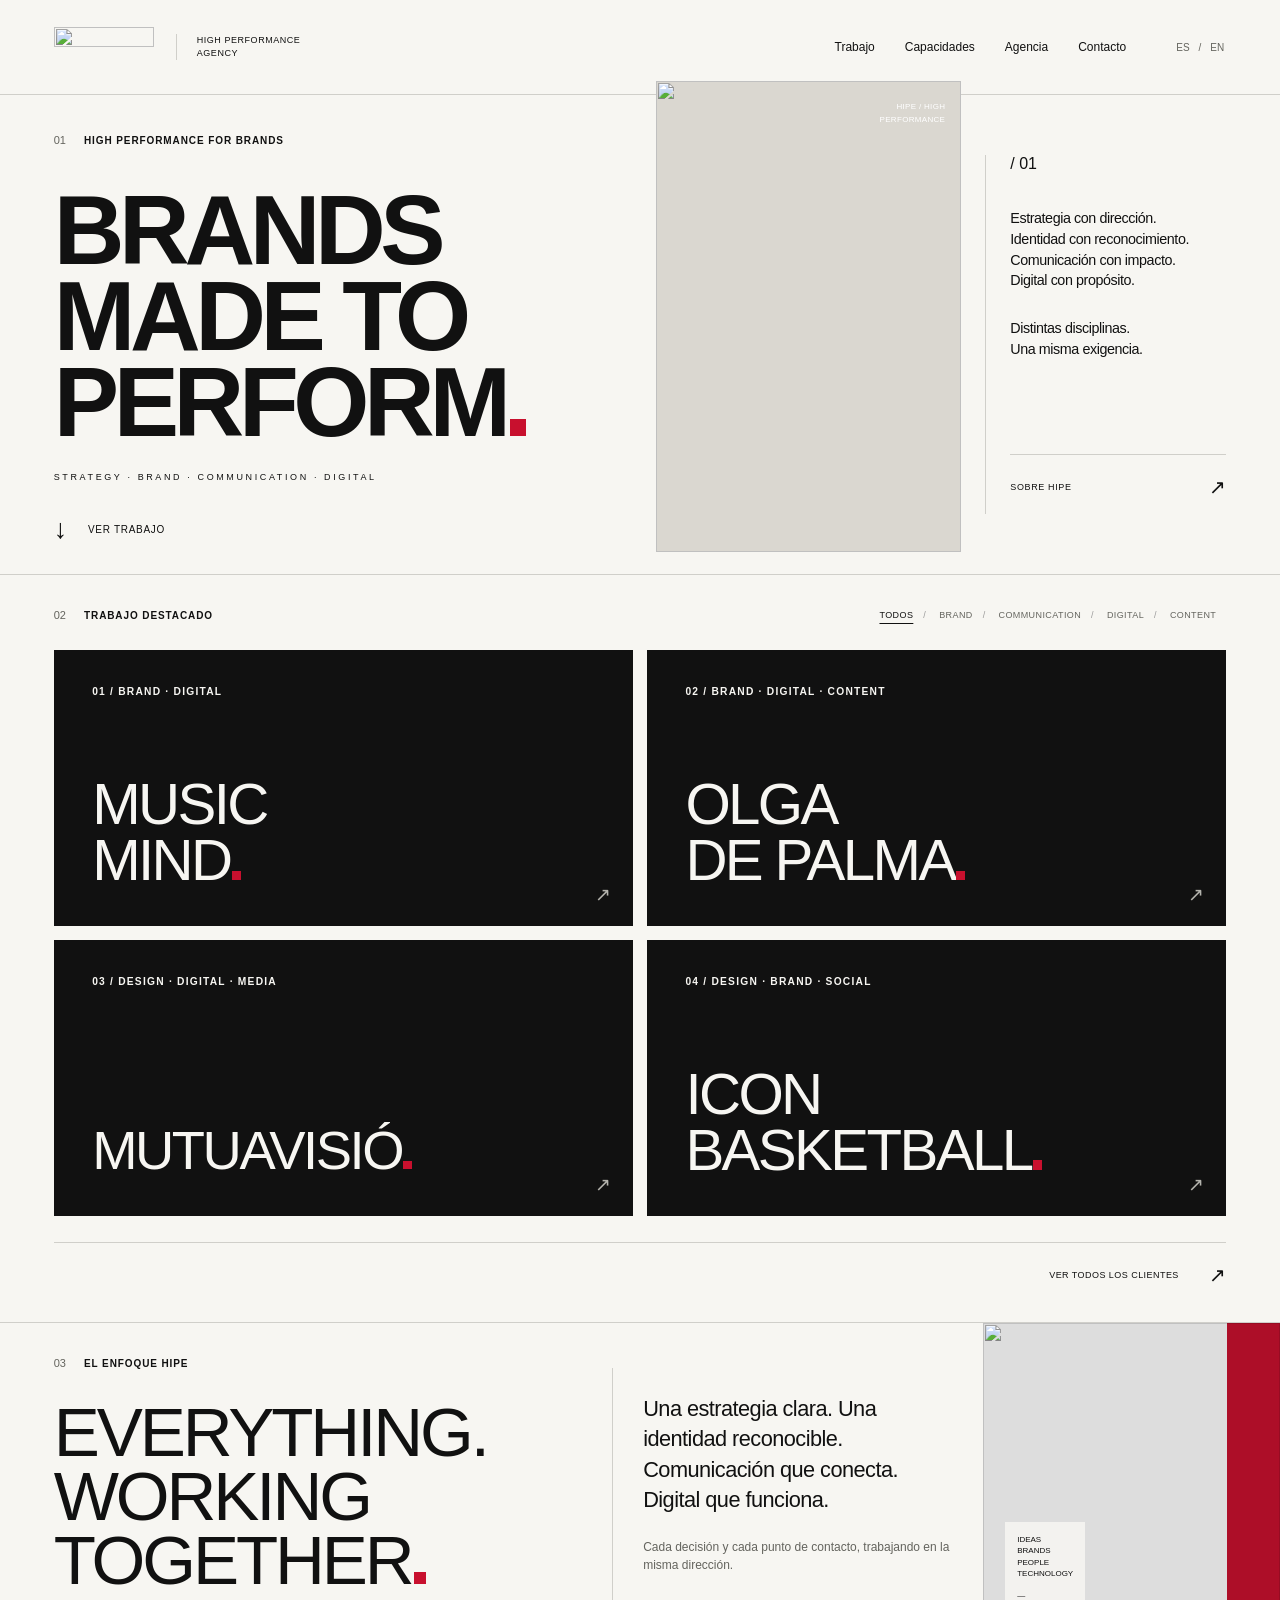
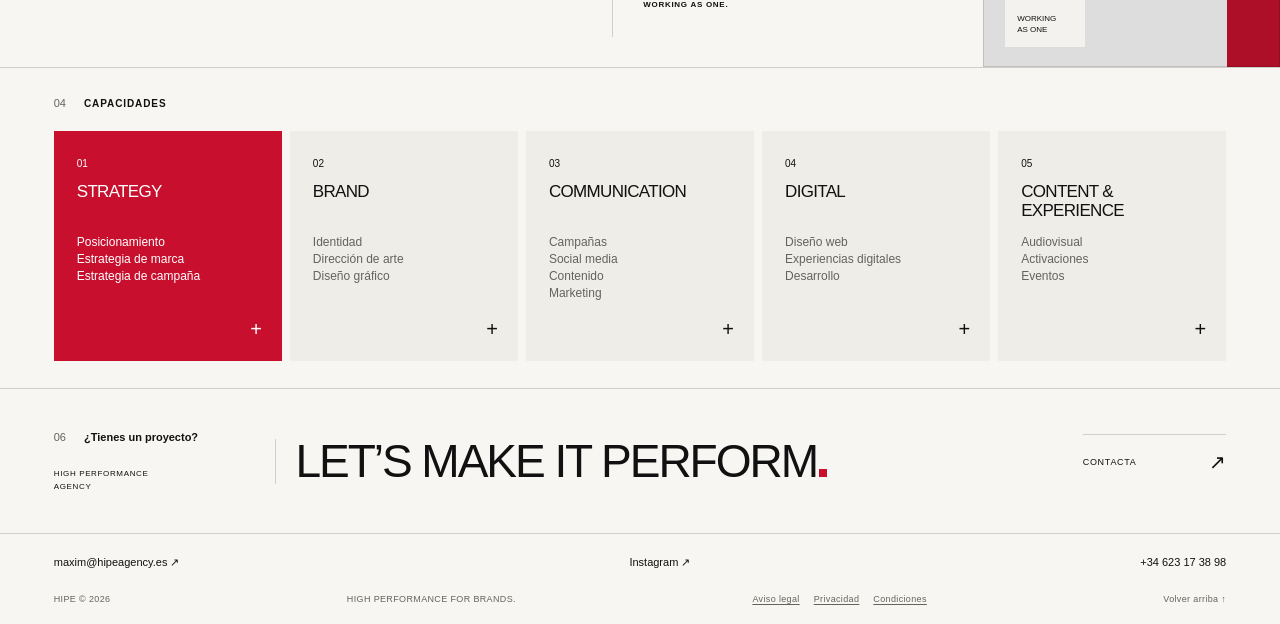
==== index.html @ 4c4acd37 "legal" ====
<!doctype html>
<html lang="es">
  <head>
    <meta charset="utf-8" />
    <meta name="viewport" content="width=device-width, initial-scale=1" />
    <title>HIPE Agency | Branding, comunicación y digital</title>
    <meta
      name="description"
      content="HIPE significa High Performance Agency. Unimos estrategia, branding, comunicación y digital para construir marcas que rindan a su máximo nivel."
    />
    <meta name="robots" content="index, follow, max-image-preview:large" />
    <link rel="canonical" href="https://www.hipeagency.es/" />
    <meta name="theme-color" content="#f7f6f2" />
    <meta property="og:type" content="website" />
    <meta property="og:site_name" content="HIPE Agency" />
    <meta property="og:locale" content="es_ES" />
    <meta
      property="og:title"
      content="HIPE Agency | Branding, comunicación y digital"
    />
    <meta
      property="og:description"
      content="HIPE significa High Performance Agency. Unimos estrategia, branding, comunicación y digital para construir marcas que rindan a su máximo nivel."
    />
    <meta property="og:url" content="https://www.hipeagency.es/" />
    <meta
      property="og:image"
      content="https://www.hipeagency.es/assets/social/og-home.jpg"
    />
    <meta
      property="og:image:secure_url"
      content="https://www.hipeagency.es/assets/social/og-home.jpg"
    />
    <meta property="og:image:type" content="image/jpeg" />
    <meta property="og:image:width" content="1200" />
    <meta property="og:image:height" content="630" />
    <meta
      property="og:image:alt"
      content="HIPE — High Performance Agency. Brands made to perform."
    />
    <meta name="twitter:card" content="summary_large_image" />
    <meta
      name="twitter:title"
      content="HIPE Agency | Branding, comunicación y digital"
    />
    <meta
      name="twitter:description"
      content="HIPE significa High Performance Agency. Unimos estrategia, branding, comunicación y digital para construir marcas que rindan a su máximo nivel."
    />
    <meta
      name="twitter:image"
      content="https://www.hipeagency.es/assets/social/og-home.jpg"
    />
    <meta
      name="twitter:image:alt"
      content="HIPE — High Performance Agency. Brands made to perform."
    />
    <link rel="icon" href="favicon.ico" sizes="any" />
    <link
      rel="icon"
      type="image/png"
      sizes="32x32"
      href="assets/icons/favicon-32.png"
    />
    <link
      rel="icon"
      type="image/png"
      sizes="16x16"
      href="assets/icons/favicon-16.png"
    />
    <link
      rel="apple-touch-icon"
      sizes="180x180"
      href="assets/icons/apple-touch-icon.png"
    />
    <link rel="manifest" href="site.webmanifest" />
    <link
      rel="preload"
      href="fonts/ClashDisplay-Medium.otf"
      as="font"
      type="font/otf"
      crossorigin
    />
    <link rel="stylesheet" href="css/performance.css" />
    <script type="application/ld+json">
      {
        "@context": "https://schema.org",
        "@graph": [
          {
            "@type": "Organization",
            "@id": "https://www.hipeagency.es/#organization",
            "name": "HIPE Agency",
            "alternateName": "High Performance Agency",
            "url": "https://www.hipeagency.es/",
            "description": "HIPE significa High Performance Agency. Unimos estrategia, branding, comunicación y digital para construir marcas que rindan a su máximo nivel.",
            "logo": {
              "@type": "ImageObject",
              "url": "https://www.hipeagency.es/assets/brand/hipe-black.png",
              "width": 1060,
              "height": 417
            },
            "email": "maxim@hipeagency.es",
            "telephone": "+34623173898",
            "sameAs": ["https://www.instagram.com/hipeagency/"]
          },
          {
            "@type": "WebSite",
            "@id": "https://www.hipeagency.es/#website",
            "url": "https://www.hipeagency.es/",
            "name": "HIPE Agency — High Performance Agency",
            "inLanguage": "es",
            "publisher": { "@id": "https://www.hipeagency.es/#organization" }
          },
          {
            "@type": "WebPage",
            "@id": "https://www.hipeagency.es/#webpage",
            "url": "https://www.hipeagency.es/",
            "name": "HIPE Agency | Branding, comunicación y digital",
            "description": "HIPE significa High Performance Agency. Unimos estrategia, branding, comunicación y digital para construir marcas que rindan a su máximo nivel.",
            "inLanguage": "es",
            "isPartOf": { "@id": "https://www.hipeagency.es/#website" },
            "about": { "@id": "https://www.hipeagency.es/#organization" },
            "primaryImageOfPage": {
              "@type": "ImageObject",
              "url": "https://www.hipeagency.es/assets/social/og-home.jpg",
              "width": 1200,
              "height": 630
            }
          }
        ]
      }
    </script>
    <script src="js/hipe.js" defer></script>
    <script src="js/performance.js" defer></script>
  </head>
  <body class="editorial-home">
    <a class="skip-link" href="#main"
      ><span class="" data-es="Saltar al contenido" data-en="Skip to content"
        >Saltar al contenido</span
      ></a
    >
    <header class="site-header wrap">
      <a
        class="brand"
        href="index.html"
        aria-label="HIPE — High Performance Agency"
        ><img
          class="brand-logo"
          src="assets/brand/hipe-black.webp"
          alt=""
          width="1060"
          height="417"
          decoding="async"
        /><span class="brand-descriptor">HIGH PERFORMANCE<br />AGENCY</span></a
      ><button
        class="menu-toggle"
        type="button"
        aria-controls="navigation"
        aria-expanded="false"
      >
        <span class="" data-es="Menú" data-en="Menu">Menú</span
        ><span aria-hidden="true">+</span>
      </button>
      <nav id="navigation" aria-label="Principal">
        <a href="works.html"
          ><span class="" data-es="Trabajo" data-en="Work">Trabajo</span></a
        ><a href="index.html#capabilities"
          ><span class="" data-es="Capacidades" data-en="Capabilities"
            >Capacidades</span
          ></a
        ><a href="about.html"
          ><span class="" data-es="Agencia" data-en="Agency">Agencia</span></a
        ><a href="contact.html"
          ><span class="" data-es="Contacto" data-en="Contact"
            >Contacto</span
          ></a
        >
        <div class="languages">
          <button
            class="lang-btn"
            type="button"
            data-lang="es"
            aria-label="Español"
          >
            ES</button
          ><span>/</span
          ><button
            class="lang-btn"
            type="button"
            data-lang="en"
            aria-label="English"
          >
            EN
          </button>
        </div>
      </nav>
    </header>
    <main id="main">
      <section class="editorial-hero wrap">
        <div class="hero-copy">
          <div class="eyebrow">
            <span class="index">01</span
            ><span
              class=""
              data-es="HIGH PERFORMANCE FOR BRANDS"
              data-en="HIGH PERFORMANCE FOR BRANDS"
              >HIGH PERFORMANCE FOR BRANDS</span
            >
          </div>
          <h1>
            BRANDS<br />MADE TO<br />PERFORM<span
              class="square-stop"
              aria-hidden="true"
            ></span
            ><span class="sr-only">.</span>
          </h1>
          <p class="discipline-line">
            STRATEGY · BRAND · COMMUNICATION · DIGITAL
          </p>
          <a href="#work" class="scroll-link"
            ><span aria-hidden="true">↓︎</span
            ><span class="" data-es="Ver trabajo" data-en="Explore work"
              >Ver trabajo</span
            ></a
          >
        </div>
        <figure class="hero-photo">
          <img
            src="images/hipe-editorial-hero.webp"
            width="1024"
            height="1536"
            alt=""
            fetchpriority="high"
          />
          <figcaption>HIPE / HIGH PERFORMANCE</figcaption>
        </figure>
        <aside class="hero-note">
          <span class="note-index">/ 01</span>
          <p
            class=""
            data-es="Estrategia con dirección.&lt;br&gt;Identidad con reconocimiento.&lt;br&gt;Comunicación con impacto.&lt;br&gt;Digital con propósito."
            data-en="Strategy with direction.&lt;br&gt;Identity with recognition.&lt;br&gt;Communication with impact.&lt;br&gt;Digital with purpose."
          >
            Estrategia con dirección.<br />Identidad con reconocimiento.<br />Comunicación
            con impacto.<br />Digital con propósito.
          </p>
          <p
            class=""
            data-es="Distintas disciplinas.&lt;br&gt;Una misma exigencia."
            data-en="Different disciplines.&lt;br&gt;The same standard."
          >
            Distintas disciplinas.<br />Una misma exigencia.
          </p>
          <a class="text-link" href="about.html"
            ><span class="" data-es="Sobre HIPE" data-en="About HIPE"
              >Sobre HIPE</span
            ><span aria-hidden="true">↗︎</span></a
          >
        </aside>
      </section>
      <section class="editorial-work wrap" id="work">
        <div class="editorial-section-top">
          <div class="eyebrow">
            <span class="index">02</span
            ><span class="" data-es="Trabajo destacado" data-en="Selected work"
              >Trabajo destacado</span
            >
          </div>
          <div class="work-filters" role="group" aria-label="Filtrar proyectos">
            <button type="button" data-filter="all" aria-pressed="true">
              <span class="" data-es="Todos" data-en="All">Todos</span></button
            ><button type="button" data-filter="brand" aria-pressed="false">
              <span class="" data-es="Brand" data-en="Brand"
                >Brand</span
              ></button
            ><button
              type="button"
              data-filter="communication"
              aria-pressed="false"
            >
              <span class="" data-es="Communication" data-en="Communication"
                >Communication</span
              ></button
            ><button type="button" data-filter="digital" aria-pressed="false">
              <span class="" data-es="Digital" data-en="Digital"
                >Digital</span
              ></button
            ><button type="button" data-filter="content" aria-pressed="false">
              <span class="" data-es="Content" data-en="Content">Content</span>
            </button>
          </div>
        </div>
        <div class="projects">
          <a
            class="project musicmind client-concept unified-client"
            href="https://musicmind.es/"
            target="_blank"
            rel="noopener noreferrer"
            data-categories="brand digital"
            ><div class="project-art">
              <span class="art-index">01 / Brand · Digital</span>
              <h3 class="art-name">
                MUSIC<br />MIND<span
                  class="square-stop"
                  aria-hidden="true"
                ></span>
              </h3>
              <span class="client-arrow" aria-hidden="true">↗︎</span>
            </div>
            <span
              class="sr-only"
              data-es="Web del cliente · Nueva pestaña"
              data-en="Client website · New tab"
              >Web del cliente · Nueva pestaña</span
            ></a
          ><a
            class="project olga client-concept unified-client"
            href="https://olgadepalma.com/"
            target="_blank"
            rel="noopener noreferrer"
            data-categories="brand digital content"
            ><div class="project-art">
              <span class="art-index">02 / Brand · Digital · Content</span>
              <h3 class="art-name">
                OLGA<br />DE PALMA<span
                  class="square-stop"
                  aria-hidden="true"
                ></span>
              </h3>
              <span class="client-arrow" aria-hidden="true">↗︎</span>
            </div>
            <span
              class="sr-only"
              data-es="Web del cliente · Nueva pestaña"
              data-en="Client website · New tab"
              >Web del cliente · Nueva pestaña</span
            ></a
          ><a
            class="project mutua client-concept unified-client"
            href="https://www.mutuavisio.com/"
            target="_blank"
            rel="noopener noreferrer"
            data-categories="brand digital communication"
            ><div class="project-art">
              <span class="art-index">03 / Design · Digital · Media</span>
              <h3 class="art-name">
                MUTUAVISIÓ<span class="square-stop" aria-hidden="true"></span>
              </h3>
              <span class="client-arrow" aria-hidden="true">↗︎</span>
            </div>
            <span
              class="sr-only"
              data-es="Web del cliente · Nueva pestaña"
              data-en="Client website · New tab"
              >Web del cliente · Nueva pestaña</span
            ></a
          >
          <a
            class="project icon client-concept unified-client"
            href="https://www.instagram.com/icon.basketball/"
            target="_blank"
            rel="noopener noreferrer"
            data-categories="brand communication"
          >
            <div class="project-art">
              <span class="art-index">04 / Design · Brand · Social</span>
              <h3 class="art-name">
                ICON<br />BASKETBALL<span
                  class="square-stop"
                  aria-hidden="true"
                ></span>
              </h3>
              <span class="client-arrow" aria-hidden="true">↗︎</span>
            </div>
            <span
              class="sr-only"
              data-es="Instagram del cliente · Nueva pestaña"
              data-en="Client Instagram · New tab"
              >Instagram del cliente · Nueva pestaña</span
            ></a
          >
        </div>
        <div class="work-end">
          <a class="text-link" href="works.html"
            ><span
              class=""
              data-es="Ver todos los clientes"
              data-en="Explore all clients"
              >Ver todos los clientes</span
            ><span aria-hidden="true">↗︎</span></a
          >
        </div>
      </section>
      <section class="editorial-approach">
        <div class="approach-head">
          <div class="eyebrow">
            <span class="index">03</span
            ><span
              class=""
              data-es="El enfoque HIPE"
              data-en="The HIPE approach"
              >El enfoque HIPE</span
            >
          </div>
          <h2>
            EVERYTHING.<br />WORKING<br />TOGETHER<span
              class="square-stop"
              aria-hidden="true"
            ></span
            ><span class="sr-only">.</span>
          </h2>
        </div>
        <div class="approach-copy">
          <p
            class="large-copy"
            data-es="Una estrategia clara. Una identidad reconocible. Comunicación que conecta. Digital que funciona."
            data-en="A clear strategy. A recognisable identity. Communication that connects. Digital that works."
          >
            Una estrategia clara. Una identidad reconocible. Comunicación que
            conecta. Digital que funciona.
          </p>
          <p
            class=""
            data-es="Cada decisión y cada punto de contacto, trabajando en la misma dirección."
            data-en="Every decision and every touchpoint, working in the same direction."
          >
            Cada decisión y cada punto de contacto, trabajando en la misma
            dirección.
          </p>
          <span class="eyebrow">WORKING AS ONE.</span>
        </div>
        <div class="approach-visual" aria-hidden="true">
          <img
            src="images/hipe-editorial-hero.webp"
            width="1024"
            height="1536"
            alt=""
            loading="lazy"
          />
          <div class="visual-caption">
            IDEAS<br />BRANDS<br />PEOPLE<br />TECHNOLOGY<br /><br />—<br /><br />WORKING<br />AS
            ONE
          </div>
          <div class="red-panel"></div>
        </div>
      </section>
      <section class="editorial-capabilities wrap" id="capabilities">
        <div class="eyebrow">
          <span class="index">04</span
          ><span class="" data-es="Capacidades" data-en="Capabilities"
            >Capacidades</span
          >
        </div>
        <div class="capability-cards">
          <details class="capability-card">
            <summary>
              <span class="index">01</span>
              <h3>Strategy</h3>
              <p
                class="card-scope"
                data-es="Posicionamiento&lt;br&gt;Estrategia de marca&lt;br&gt;Estrategia de campaña"
                data-en="Positioning&lt;br&gt;Brand strategy&lt;br&gt;Campaign strategy"
              >
                Posicionamiento<br />Estrategia de marca<br />Estrategia de
                campaña
              </p>
              <span class="card-toggle" aria-hidden="true">+</span>
            </summary>
            <p
              class="card-description"
              data-es="Definimos qué representa la marca, a quién se dirige y qué debe comunicar."
              data-en="We define what the brand stands for, who it serves and what it needs to communicate."
            >
              Definimos qué representa la marca, a quién se dirige y qué debe
              comunicar.
            </p>
          </details>
          <details class="capability-card">
            <summary>
              <span class="index">02</span>
              <h3>Brand</h3>
              <p
                class="card-scope"
                data-es="Identidad&lt;br&gt;Dirección de arte&lt;br&gt;Diseño gráfico"
                data-en="Identity&lt;br&gt;Art direction&lt;br&gt;Graphic design"
              >
                Identidad<br />Dirección de arte<br />Diseño gráfico
              </p>
              <span class="card-toggle" aria-hidden="true">+</span>
            </summary>
            <p
              class="card-description"
              data-es="Construimos un sistema visual y verbal reconocible en cada aplicación."
              data-en="We build a visual and verbal system that is recognisable in every application."
            >
              Construimos un sistema visual y verbal reconocible en cada
              aplicación.
            </p>
          </details>
          <details class="capability-card">
            <summary>
              <span class="index">03</span>
              <h3>Communication</h3>
              <p
                class="card-scope"
                data-es="Campañas&lt;br&gt;Social media&lt;br&gt;Contenido&lt;br&gt;Marketing"
                data-en="Campaigns&lt;br&gt;Social media&lt;br&gt;Content&lt;br&gt;Marketing"
              >
                Campañas<br />Social media<br />Contenido<br />Marketing
              </p>
              <span class="card-toggle" aria-hidden="true">+</span>
            </summary>
            <p
              class="card-description"
              data-es="Damos a cada mensaje una dirección y a cada canal un papel."
              data-en="We give every message direction and every channel a role."
            >
              Damos a cada mensaje una dirección y a cada canal un papel.
            </p>
          </details>
          <details class="capability-card">
            <summary>
              <span class="index">04</span>
              <h3>Digital</h3>
              <p
                class="card-scope"
                data-es="Diseño web&lt;br&gt;Experiencias digitales&lt;br&gt;Desarrollo"
                data-en="Web design&lt;br&gt;Digital experiences&lt;br&gt;Development"
              >
                Diseño web<br />Experiencias digitales<br />Desarrollo
              </p>
              <span class="card-toggle" aria-hidden="true">+</span>
            </summary>
            <p
              class="card-description"
              data-es="Conectamos diseño, contenido y tecnología para crear experiencias que funcionan."
              data-en="We connect design, content and technology to create experiences that work."
            >
              Conectamos diseño, contenido y tecnología para crear experiencias
              que funcionan.
            </p>
          </details>
          <details class="capability-card">
            <summary>
              <span class="index">05</span>
              <h3>Content & Experience</h3>
              <p
                class="card-scope"
                data-es="Audiovisual&lt;br&gt;Activaciones&lt;br&gt;Eventos"
                data-en="Audiovisual&lt;br&gt;Activations&lt;br&gt;Events"
              >
                Audiovisual<br />Activaciones<br />Eventos
              </p>
              <span class="card-toggle" aria-hidden="true">+</span>
            </summary>
            <p
              class="card-description"
              data-es="Llevamos las ideas a piezas, espacios y experiencias concretas."
              data-en="We bring ideas into tangible content, spaces and experiences."
            >
              Llevamos las ideas a piezas, espacios y experiencias concretas.
            </p>
          </details>
        </div>
      </section>
      <section class="editorial-contact wrap">
        <div>
          <div class="eyebrow">
            <span class="index">06</span
            ><span
              class=""
              data-es="¿Tienes un proyecto?"
              data-en="Got a project?"
              >¿Tienes un proyecto?</span
            >
          </div>
          <span class="contact-descriptor">HIGH PERFORMANCE<br />AGENCY</span>
        </div>
        <h2>
          LET’S MAKE IT PERFORM<span
            class="square-stop"
            aria-hidden="true"
          ></span
          ><span class="sr-only">.</span>
        </h2>
        <a class="text-link" href="contact.html"
          ><span class="" data-es="Contacta" data-en="Let’s talk">Contacta</span
          ><span aria-hidden="true">↗︎</span></a
        >
      </section>
    </main>
    <footer class="site-footer wrap">
      <div class="footer-top">
        <a href="mailto:maxim@hipeagency.es">maxim@hipeagency.es ↗︎</a
        ><a
          href="https://www.instagram.com/hipeagency/"
          target="_blank"
          rel="noopener noreferrer"
          >Instagram ↗︎</a
        ><a href="https://wa.me/34623173898" target="_blank" rel="noopener noreferrer" aria-label="WhatsApp: +34 623 17 38 98">+34 623 17 38 98</a>
      </div>
      <div class="footer-bottom">
        <span>HIPE © 2026</span><span>HIGH PERFORMANCE FOR BRANDS.</span
        ><span class="footer-legal"
          ><a href="aviso-legal.html"
            ><span data-es="Aviso legal" data-en="Legal notice">Aviso legal</span></a
          ><a href="privacidad.html"
            ><span data-es="Privacidad" data-en="Privacy">Privacidad</span></a
          ><a href="condiciones.html"
            ><span data-es="Condiciones" data-en="Terms">Condiciones</span></a
          ></span
        ><a href="#main"
          ><span class="" data-es="Volver arriba ↑︎" data-en="Back to top ↑︎"
            >Volver arriba ↑︎</span
          ></a
        >
      </div>
    </footer>
  </body>
</html>
---- css/performance.css ----
@font-face {
  font-family: Clash;
  src: url("../fonts/ClashDisplay-Medium.otf") format("opentype");
  font-weight: 500;
  font-display: swap;
}
@font-face {
  font-family: Clash;
  src: url("../fonts/ClashDisplay-Semibold.otf") format("opentype");
  font-weight: 600;
  font-display: swap;
}
:root {
  --paper: #f5f4ef;
  --ink: #191918;
  --muted: #64645e;
  --red: #c62a1d;
  --line: #d4d3cc;
  --gutter: clamp(22px, 4.2vw, 80px);
}
* {
  box-sizing: border-box;
}
html {
  scroll-behavior: smooth;
  scroll-padding-top: 24px;
}
body {
  margin: 0;
  background: var(--paper);
  color: var(--ink);
  font-family: Arial, Helvetica, sans-serif;
  -webkit-font-smoothing: antialiased;
}
a {
  color: inherit;
  text-decoration: none;
}
button {
  font: inherit;
  color: inherit;
}
button,
a {
  -webkit-tap-highlight-color: transparent;
}
a:focus-visible,
button:focus-visible {
  outline: 2px solid var(--red);
  outline-offset: 6px;
}
::selection {
  background: var(--red);
  color: white;
}
.wrap {
  max-width: 1680px;
  margin-inline: auto;
  padding-inline: var(--gutter);
}
h1,
h2,
h3,
p {
  margin: 0;
}
h1,
h2,
h3 {
  font-family: Clash, Arial, sans-serif;
  font-weight: 500;
}
h1,
h2 {
  letter-spacing: -0.045em;
  line-height: 0.96;
}
p {
  font-size: 16px;
  line-height: 1.6;
  color: var(--muted);
}
.red {
  color: var(--red);
}
.eyebrow {
  display: flex;
  gap: 18px;
  align-items: center;
  font-size: 10px;
  letter-spacing: 0.1em;
  font-weight: 600;
  line-height: 1.5;
}
.index {
  color: var(--muted);
  font-size: 11px;
  font-family: Arial, sans-serif;
  font-weight: 400;
  letter-spacing: 0;
}
.signal {
  height: 7px;
  width: 7px;
  border-radius: 50%;
  background: var(--red);
}
.skip-link {
  position: fixed;
  z-index: 20;
  top: 8px;
  left: 8px;
  padding: 15px;
  background: var(--ink);
  color: white;
  transform: translateY(-160%);
}
.skip-link:focus {
  transform: none;
}
.site-header {
  display: flex;
  align-items: center;
  justify-content: space-between;
  min-height: 116px;
  border-bottom: 1px solid var(--line);
  gap: 25px;
}
.brand {
  display: flex;
  align-items: center;
  gap: 22px;
}
.wordmark {
  font-family: Clash, sans-serif;
  font-size: 57px;
  font-weight: 600;
  line-height: 1;
  letter-spacing: -0.075em;
}
.brand-dot {
  color: var(--red);
}
.brand-descriptor {
  font-size: 9px;
  line-height: 1.4;
  letter-spacing: 0.06em;
  border-left: 1px solid var(--line);
  padding-left: 20px;
}
.site-header nav {
  display: flex;
  align-items: center;
  gap: 30px;
  font-size: 12px;
}
.site-header nav > a {
  padding-block: 12px;
}
.site-header nav > a:hover,
.site-header nav > a[aria-current],
.footer-top a:hover {
  color: var(--red);
}
.languages {
  display: flex;
  align-items: center;
  gap: 7px;
  font-size: 10px;
  color: var(--muted);
  margin-left: 18px;
}
.lang-btn {
  border: 0;
  background: none;
  padding: 8px 2px;
  cursor: pointer;
  color: var(--muted);
  font-size: 10px;
}
.lang-btn.active {
  color: var(--ink);
  text-decoration: underline;
  text-underline-offset: 5px;
}
.menu-toggle {
  display: none;
}
.hero {
  padding-top: 35px;
}
.hero-top {
  display: flex;
  justify-content: space-between;
  gap: 20px;
}
.hero-category {
  font-size: 11px;
  color: var(--muted);
}
.hero-composition {
  display: grid;
  grid-template-columns: minmax(0, 1fr) 240px;
  align-items: end;
  gap: 35px;
  padding-block: 65px 55px;
}
.hero h1 {
  font-size: clamp(68px, 10.8vw, 174px);
  line-height: 0.87;
  letter-spacing: -0.055em;
}
.hero h1 > span {
  display: block;
}
.hero h1 .line-two {
  margin-left: 12%;
}
.hero-aside {
  padding-bottom: 6px;
}
.hero-aside p {
  font-size: 13px;
  max-width: 220px;
  margin-bottom: 42px;
}
.text-link {
  display: flex;
  align-items: center;
  justify-content: space-between;
  gap: 30px;
  border-bottom: 1px solid var(--line);
  padding: 15px 0;
  font-size: 12px;
  transition:
    color 0.18s,
    border-color 0.18s;
}
.text-link > span:last-child {
  font-size: 20px;
  transition: transform 0.18s;
}
.text-link:hover {
  color: var(--red);
  border-color: var(--red);
}
.text-link:hover > span:last-child {
  transform: translate(3px, -3px);
}
.hero-bottom {
  display: flex;
  justify-content: space-between;
  gap: 20px;
  border-top: 1px solid var(--line);
  padding: 23px 0;
  font-size: 9px;
  letter-spacing: 0.07em;
}
.hero-bottom a {
  display: flex;
  gap: 35px;
}
.section {
  padding-block: 105px;
}
.section-heading {
  display: grid;
  grid-template-columns: 1fr 2fr 1fr;
  gap: 30px;
  align-items: start;
  margin-bottom: 45px;
}
.section-heading h2 {
  font-size: clamp(40px, 4.8vw, 78px);
}
.section-heading .text-link {
  align-self: end;
  justify-self: end;
  width: 160px;
}
.work-section {
  padding-bottom: 110px;
}
.projects {
  display: grid;
  grid-template-columns: 1fr 1fr;
  gap: 50px 30px;
}
.project:first-child {
  grid-column: 1/-1;
}
.project-art {
  position: relative;
  aspect-ratio: 1.35;
  overflow: hidden;
  padding: 30px;
  display: flex;
  align-items: center;
  justify-content: center;
  isolation: isolate;
}
.project:first-child .project-art {
  aspect-ratio: 2.05;
}
.art-index {
  position: absolute;
  top: 28px;
  left: 28px;
  font-size: 10px;
  letter-spacing: 0.12em;
}
.art-name {
  font-family: Clash, sans-serif;
  font-weight: 500;
  font-size: clamp(40px, 6vw, 90px);
  letter-spacing: -0.055em;
  line-height: 1;
  max-width: 85%;
  transition: transform 0.4s;
}
.project:first-child .art-name {
  font-size: clamp(60px, 9.3vw, 150px);
}
.olga .project-art {
  background: #dedbd2;
  color: #49473f;
}
.olga .art-name {
  font-family: Georgia, serif;
  font-style: italic;
  font-weight: 400;
}
.mutua .project-art {
  background: #d9e2db;
  color: #30473b;
}
.icon .project-art {
  background: #272c36;
  color: #ede8dd;
}
.icon .art-name {
  text-transform: uppercase;
  max-width: 75%;
}
.placeholder-label {
  position: absolute;
  bottom: 26px;
  left: 28px;
  font-size: 10px;
  letter-spacing: 0.02em;
  padding: 7px 10px;
  border: 1px solid currentColor;
  opacity: 0.8;
}
.project-open {
  position: absolute;
  right: 28px;
  bottom: 28px;
  font-size: 26px;
  transition: transform 0.2s;
}
.project:hover .art-name {
  transform: translateY(-5px);
}
.project:hover .project-open {
  transform: translate(3px, -3px);
}
.project-caption {
  display: flex;
  justify-content: space-between;
  gap: 15px;
  align-items: center;
  padding-top: 18px;
}
.project-caption h3 {
  font-size: 21px;
  letter-spacing: -0.025em;
}
.project-caption > span {
  color: var(--muted);
  font-size: 10px;
}
.meaning {
  display: grid;
  grid-template-columns: 1fr 1fr;
  gap: 12%;
  border-top: 1px solid var(--line);
  border-bottom: 1px solid var(--line);
}
.meaning h2,
.brief h2,
.case-details h2,
.agency-story h2 {
  font-size: clamp(42px, 5vw, 78px);
  margin-top: 40px;
}
.meaning-copy {
  padding-top: 53px;
}
.large-copy {
  font-size: clamp(22px, 2.2vw, 34px);
  line-height: 1.4;
  color: var(--ink);
  letter-spacing: -0.025em;
}
.meaning-copy p + p {
  margin-top: 27px;
  max-width: 390px;
}
.meaning-copy .eyebrow {
  margin-top: 36px;
}
.capability {
  display: grid;
  grid-template-columns: 60px 1.3fr 1fr 24px;
  gap: 20px;
  align-items: start;
  padding: 30px 0;
  border-top: 1px solid var(--line);
}
.capability:last-child {
  border-bottom: 1px solid var(--line);
}
.capability > .index {
  padding-top: 9px;
}
.capability h3 {
  font-size: clamp(24px, 2.6vw, 42px);
  letter-spacing: -0.04em;
}
.cap-intro {
  color: var(--ink);
  font-size: 14px;
}
.cap-scope {
  font-size: 12px;
  margin-top: 7px;
  max-width: 340px;
}
.cap-mark {
  font-size: 22px;
  color: var(--red);
}
.manifesto {
  background: var(--ink);
  color: var(--paper);
  padding-block: 75px;
}
.manifesto .index {
  color: #aaa9a2;
}
.manifesto h2 {
  font-size: clamp(32px, 4.8vw, 75px);
  margin-block: 60px;
}
.manifesto h2 > span {
  color: #aaa9a2;
}
.manifesto-bottom {
  display: flex;
  justify-content: space-between;
  gap: 25px;
  font-size: 10px;
  line-height: 1.5;
  border-top: 1px solid #454540;
  padding-top: 24px;
}
.agency-section {
  display: grid;
  grid-template-columns: 1fr 3fr;
  gap: 30px;
}
.agency-section h2 {
  font-size: clamp(36px, 5.4vw, 85px);
}
.agency-section p {
  max-width: 540px;
  margin-top: 35px;
}
.agency-section .text-link {
  max-width: 180px;
  margin-top: 28px;
}
.contact-band {
  padding-block: 75px 80px;
  border-top: 1px solid var(--line);
}
.contact-grid {
  display: grid;
  grid-template-columns: 2fr 1fr;
  gap: 10%;
  margin-top: 45px;
  align-items: end;
}
.contact-grid h2 {
  font-size: clamp(43px, 6.2vw, 98px);
}
.contact-side p {
  font-size: 14px;
  max-width: 300px;
  margin-bottom: 30px;
}
.strong-link {
  border-color: var(--ink);
  font-size: 16px;
}
.site-footer {
  border-top: 1px solid var(--line);
  padding-top: 35px;
  padding-bottom: 25px;
}
.footer-top {
  display: flex;
  gap: 35px;
  justify-content: space-between;
  font-size: 13px;
}
.footer-bottom {
  display: flex;
  gap: 20px;
  justify-content: space-between;
  padding-top: 55px;
  font-size: 9px;
  letter-spacing: 0.04em;
  color: var(--muted);
}
.page-intro {
  padding-top: 70px;
  padding-bottom: 80px;
}
.page-intro h1 {
  font-size: clamp(48px, 8.7vw, 140px);
  margin-top: 50px;
  overflow-wrap: anywhere;
}
.page-intro > p {
  max-width: 620px;
  font-size: 19px;
  margin-top: 40px;
}
.agency-story,
.brief,
.case-details {
  display: grid;
  grid-template-columns: 1fr 1fr;
  gap: 12%;
  border-top: 1px solid var(--line);
}
.agency-story h2 {
  margin-top: 0;
}
.agency-story p {
  margin-top: 35px;
}
.contact-options {
  display: flex;
  align-items: center;
  gap: 50px;
  margin-top: 40px;
}
.contact-options .text-link {
  max-width: 370px;
  width: 100%;
}
.contact-options > a:last-child {
  font-size: 14px;
}
.brief > div:last-child {
  padding-top: 55px;
}
.case-intro > .text-link {
  max-width: 180px;
  margin-bottom: 55px;
}
.case-intro h1 {
  font-size: clamp(46px, 8vw, 128px);
}
.case-preview .project {
  display: block;
  pointer-events: none;
}
.case-preview .project-art {
  aspect-ratio: 2;
}
.case-preview {
  padding-bottom: 70px;
}
.case-details dl {
  margin-top: 35px;
}
.case-details dt {
  font-size: 10px;
  color: var(--muted);
  margin-top: 24px;
}
.case-details dd {
  margin: 8px 0 0;
  font-size: 14px;
}
.next-project {
  border-top: 1px solid var(--line);
  padding-block: 55px;
}
.next-link {
  display: flex;
  justify-content: space-between;
  align-items: center;
  font-family: Clash, sans-serif;
  font-size: clamp(35px, 5vw, 70px);
  letter-spacing: -0.04em;
  margin-top: 25px;
}
.next-link:hover {
  color: var(--red);
}
.in-view .cap-mark {
  animation: align-in 0.4s both;
}
@keyframes align-in {
  from {
    transform: translate(-8px, 8px);
  }
  to {
    transform: translate(0, 0);
  }
}
@media (min-width: 1800px) {
  .hero h1 {
    font-size: 174px;
  }
}
@media (max-width: 1000px) {
  .site-header nav {
    gap: 19px;
  }
  .brand-descriptor {
    display: none;
  }
  .hero-composition {
    grid-template-columns: minmax(0, 1fr) 190px;
    gap: 20px;
  }
  .hero h1 {
    font-size: 10.5vw;
  }
  .section {
    padding-block: 75px;
  }
  .section-heading {
    grid-template-columns: 1fr 2fr;
  }
  .section-heading > .text-link {
    grid-column: 2;
    justify-self: start;
  }
  .meaning {
    gap: 8%;
  }
  .capability {
    grid-template-columns: 35px 1fr 1fr 20px;
  }
  .project-caption {
    align-items: start;
    flex-direction: column;
    gap: 7px;
  }
}
@media (max-width: 700px) {
  .site-header {
    min-height: 88px;
    position: relative;
    flex-wrap: wrap;
  }
  .wordmark {
    font-size: 48px;
  }
  .brand-descriptor {
    display: block;
    font-size: 8px;
    padding-left: 14px;
  }
  .brand {
    gap: 15px;
  }
  .menu-toggle {
    display: flex;
    gap: 15px;
    align-items: center;
    background: none;
    border: 0;
    padding: 15px 0;
    font-size: 12px;
  }
  .menu-toggle > span:last-child {
    font-size: 21px;
  }
  .site-header nav {
    display: flex;
    width: 100%;
    padding-bottom: 18px;
    flex-wrap: wrap;
    gap: 8px 24px;
  }
  .js .site-header nav {
    display: none;
  }
  .js .site-header nav.is-open {
    display: flex;
  }
  .languages {
    margin-left: auto;
  }
  .hero {
    padding-top: 25px;
  }
  .hero-top {
    align-items: start;
    gap: 25px;
  }
  .hero-top .eyebrow {
    font-size: 8px;
    gap: 8px;
  }
  .hero-category {
    font-size: 9px;
    max-width: 115px;
    text-align: right;
    line-height: 1.5;
  }
  .hero-composition {
    display: block;
    padding-top: 45px;
    padding-bottom: 35px;
  }
  .hero h1 {
    font-size: clamp(54px, 15vw, 104px);
    line-height: 0.91;
  }
  .hero h1 .line-two {
    margin-left: 8%;
  }
  .hero-aside {
    margin-top: 35px;
    display: grid;
    grid-template-columns: 1fr 1fr;
    gap: 0 25px;
  }
  .hero-aside p {
    font-size: 12px;
    max-width: none;
    grid-column: 1/-1;
    margin-bottom: 15px;
    max-width: 280px;
  }
  .hero-aside .text-link {
    font-size: 11px;
    gap: 5px;
  }
  .hero-bottom {
    font-size: 8px;
    line-height: 1.6;
  }
  .hero-bottom > span {
    max-width: 175px;
  }
  .hero-bottom a {
    gap: 10px;
    align-items: center;
  }
  .section {
    padding-block: 60px;
  }
  .section-heading {
    display: flex;
    flex-wrap: wrap;
    gap: 25px;
    justify-content: space-between;
  }
  .section-heading > .eyebrow {
    width: 100%;
  }
  .section-heading h2 {
    font-size: 41px;
  }
  .section-heading .text-link {
    width: 110px;
    font-size: 10px;
  }
  .projects {
    grid-template-columns: 1fr;
    gap: 35px;
  }
  .project:first-child {
    grid-column: auto;
  }
  .project:first-child .project-art,
  .project-art {
    aspect-ratio: 1.2;
    padding: 20px;
  }
  .project:first-child .art-name {
    font-size: 13vw;
  }
  .art-name {
    font-size: 12vw;
  }
  .art-index {
    top: 20px;
    left: 20px;
  }
  .placeholder-label {
    bottom: 20px;
    left: 20px;
    font-size: 9px;
  }
  .project-open {
    bottom: 20px;
    right: 20px;
  }
  .project-caption {
    flex-direction: row;
  }
  .project-caption h3 {
    font-size: 18px;
  }
  .project-caption > span {
    font-size: 9px;
    text-align: right;
    max-width: 150px;
    line-height: 1.5;
  }
  .meaning,
  .agency-section,
  .agency-story,
  .brief,
  .case-details {
    grid-template-columns: 1fr;
    gap: 30px;
  }
  .meaning h2,
  .brief h2,
  .case-details h2 {
    margin-top: 27px;
    font-size: 46px;
  }
  .meaning-copy,
  .brief > div:last-child {
    padding-top: 0;
  }
  .large-copy {
    font-size: 25px;
  }
  .meaning-copy p + p {
    font-size: 14px;
  }
  .capability {
    grid-template-columns: 25px 1fr 20px;
    gap: 12px;
    padding-block: 24px;
  }
  .capability h3 {
    font-size: 30px;
  }
  .capability > div {
    grid-column: 2;
  }
  .cap-mark {
    grid-column: 3;
    grid-row: 1;
  }
  .cap-scope {
    font-size: 11px;
  }
  .manifesto {
    padding-block: 50px;
  }
  .manifesto h2 {
    font-size: clamp(25px, 5.9vw, 42px);
    margin-block: 40px;
  }
  .manifesto-bottom {
    flex-direction: column;
    gap: 15px;
    font-size: 9px;
  }
  .agency-section h2 {
    font-size: 40px;
  }
  .agency-section p {
    margin-top: 25px;
    font-size: 14px;
  }
  .contact-band {
    padding-block: 50px;
  }
  .contact-grid {
    grid-template-columns: 1fr;
    gap: 30px;
    margin-top: 30px;
  }
  .contact-grid h2 {
    font-size: clamp(39px, 10vw, 65px);
  }
  .contact-side p {
    max-width: 350px;
  }
  .contact-side .text-link {
    max-width: 350px;
  }
  .footer-top {
    flex-wrap: wrap;
    gap: 20px;
    font-size: 12px;
  }
  .footer-top > a:first-child {
    width: 100%;
  }
  .footer-bottom {
    flex-wrap: wrap;
    padding-top: 35px;
    font-size: 8px;
  }
  .footer-bottom > span:nth-child(2) {
    order: 3;
    width: 100%;
  }
  .page-intro {
    padding-block: 45px 55px;
  }
  .page-intro h1 {
    margin-top: 35px;
    font-size: clamp(42px, 10.5vw, 73px);
  }
  .page-intro > p {
    font-size: 16px;
    margin-top: 28px;
  }
  .contact-options {
    flex-direction: column;
    align-items: start;
    gap: 25px;
  }
  .case-preview .project-art {
    aspect-ratio: 1.2;
  }
  .case-preview {
    padding-bottom: 50px;
  }
  .case-intro h1 {
    font-size: 12vw;
  }
  .case-details .large-copy {
    font-size: 22px;
  }
}
@media (prefers-reduced-motion: reduce) {
  html {
    scroll-behavior: auto;
  }
  *,
  *::before,
  *::after {
    animation: none !important;
    transition: none !important;
  }
}
@media (max-width: 700px) {
  .section-heading h2 {
    font-size: clamp(34px, 10.5vw, 41px);
  }
}
/* Editorial direction: a compact grid, photographic atmosphere and square punctuation. */
:root {
  --paper: #f7f6f2;
  --ink: #111111;
  --red: #c8102e;
  --line: #d0cfca;
}
.sr-only {
  position: absolute;
  width: 1px;
  height: 1px;
  padding: 0;
  margin: -1px;
  overflow: hidden;
  clip: rect(0, 0, 0, 0);
  white-space: nowrap;
  border: 0;
}
.brand-dot {
  display: inline-block;
  width: 0.14em;
  height: 0.14em;
  background: var(--red);
  margin-left: 0.025em;
  vertical-align: baseline;
}
.square-stop {
  display: inline-block;
  background: var(--red);
  width: 0.17em;
  height: 0.17em;
  margin-left: 0.04em;
}
.editorial-home .site-header {
  min-height: 95px;
}
.editorial-home .wordmark {
  font-size: 49px;
}
.editorial-home .eyebrow {
  font-size: 10px;
  text-transform: uppercase;
  letter-spacing: 0.09em;
}
.editorial-hero {
  display: grid;
  grid-template-columns: minmax(0, 1.8fr) minmax(0, 0.95fr) minmax(0, 0.75fr);
  gap: 24px;
  padding-block: 30px 22px;
  align-items: stretch;
}
.hero-copy {
  display: flex;
  flex-direction: column;
  align-items: start;
  padding-top: 7px;
}
.hero-copy h1 {
  font-family: Clash, Arial, sans-serif;
  font-weight: 600;
  font-size: clamp(55px, 7.65vw, 125px);
  line-height: 0.88;
  letter-spacing: -0.055em;
  margin-top: 38px;
  white-space: nowrap;
}
.discipline-line {
  margin-top: 25px;
  font-size: 9px;
  color: var(--ink);
  letter-spacing: 0.29em;
  white-space: nowrap;
}
.scroll-link {
  display: flex;
  align-items: center;
  gap: 20px;
  font-size: 10px;
  letter-spacing: 0.07em;
  text-transform: uppercase;
  margin-top: auto;
  padding-block: 30px 7px;
  transition: color 0.18s;
}
.scroll-link > span:first-child {
  font-size: 27px;
  font-weight: 400;
}
.scroll-link:hover {
  color: var(--red);
}
.hero-photo {
  position: relative;
  margin: -44px 0 0;
  min-height: 450px;
  background: #dad7d0;
  overflow: hidden;
}
.hero-photo img {
  display: block;
  width: 100%;
  height: 100%;
  position: absolute;
  inset: 0;
  object-fit: cover;
}
.hero-photo figcaption {
  position: absolute;
  right: 16px;
  top: 20px;
  font-size: 8px;
  line-height: 1.6;
  color: #fff;
  letter-spacing: 0.04em;
  max-width: 85px;
  text-align: right;
}
.hero-note {
  border-left: 1px solid var(--line);
  padding-left: 24px;
  margin-block: 30px 38px;
  display: flex;
  flex-direction: column;
  align-items: stretch;
}
.note-index {
  font-size: 16px;
  margin-bottom: 35px;
}
.hero-note p {
  font-size: clamp(12px, 1.12vw, 17px);
  color: var(--ink);
  line-height: 1.45;
  letter-spacing: -0.03em;
}
.hero-note p + p {
  margin-top: 27px;
}
.hero-note .text-link {
  margin-top: auto;
  padding-top: 20px;
  border-bottom: 0;
  border-top: 1px solid var(--line);
  font-size: 9px;
  text-transform: uppercase;
  letter-spacing: 0.07em;
}
.editorial-work {
  border-top: 1px solid var(--line);
  padding-block: 28px 20px;
}
.editorial-section-top {
  display: flex;
  justify-content: space-between;
  align-items: center;
  gap: 25px;
  margin-bottom: 23px;
}
.work-filters {
  display: flex;
  flex-wrap: wrap;
  gap: 0;
  align-items: center;
}
.work-filters button {
  background: transparent;
  border: 0;
  padding: 7px 10px;
  cursor: pointer;
  text-transform: uppercase;
  font-size: 9px;
  letter-spacing: 0.045em;
  color: var(--muted);
}
.work-filters button + button::before {
  content: "/";
  color: #999;
  position: relative;
  left: -10px;
}
.work-filters button[aria-pressed="true"] {
  color: var(--ink);
  text-decoration: underline;
  text-underline-offset: 5px;
}
.work-filters button:hover {
  color: var(--red);
}
.editorial-work .projects {
  display: grid;
  grid-template-columns: repeat(3, minmax(0, 1fr));
  gap: 12px;
}
.editorial-work .project:first-child {
  grid-column: auto;
}
.editorial-work .project-art,
.editorial-work .project:first-child .project-art {
  aspect-ratio: 1.35;
  padding: 20px;
}
.editorial-work .art-name,
.editorial-work .project:first-child .art-name {
  font-size: clamp(31px, 4vw, 62px);
  max-width: 90%;
}
.editorial-work .project-caption {
  display: grid;
  grid-template-columns: 18px 1fr 18px;
  align-items: start;
  gap: 12px;
  padding-top: 14px;
}
.editorial-work .project-caption h3 {
  font-family: Arial, sans-serif;
  font-size: 10px;
  font-weight: 600;
  text-transform: uppercase;
  letter-spacing: 0.07em;
}
.editorial-work .project-caption > div > span {
  display: block;
  font-size: 8px;
  letter-spacing: 0.06em;
  text-transform: uppercase;
  color: var(--muted);
  margin-top: 8px;
  line-height: 1.5;
}
.editorial-work .project-caption .index {
  font-size: 9px;
}
.project-arrow {
  font-size: 20px;
  line-height: 1;
  transition: transform 0.2s;
}
.project:hover .project-arrow {
  transform: translate(2px, -2px);
  color: var(--red);
}
.editorial-work .art-index {
  top: 18px;
  left: 18px;
  font-size: 8px;
}
.editorial-work .placeholder-label {
  font-size: 8px;
  left: 18px;
  bottom: 18px;
  padding: 5px 7px;
}
.editorial-work .icon .art-name {
  max-width: 92%;
}
.project[hidden] {
  display: none !important;
}
.work-end {
  display: flex;
  justify-content: end;
  border-top: 1px solid var(--line);
  margin-top: 26px;
  padding-top: 5px;
}
.work-end .text-link {
  font-size: 9px;
  text-transform: uppercase;
  letter-spacing: 0.05em;
  border: 0;
  gap: 30px;
}
.editorial-approach {
  border-block: 1px solid var(--line);
  display: grid;
  grid-template-columns: minmax(0, 1.65fr) minmax(0, 1fr) minmax(0, 0.8fr);
  gap: 0;
  max-width: 1680px;
  margin-inline: auto;
}
.approach-head {
  padding: 32px 35px 38px var(--gutter);
}
.approach-head h2 {
  font-size: clamp(40px, 5.4vw, 86px);
  margin-top: 28px;
  line-height: 0.93;
}
.approach-copy {
  border-left: 1px solid var(--line);
  padding: 26px 30px;
  margin-block: 45px 30px;
}
.approach-copy .large-copy {
  font-size: clamp(17px, 1.7vw, 26px);
  line-height: 1.4;
}
.approach-copy p + p {
  font-size: 12px;
  line-height: 1.5;
  margin-top: 22px;
}
.approach-copy > .eyebrow {
  font-size: 8px;
  margin-top: 25px;
}
.approach-visual {
  position: relative;
  overflow: hidden;
  min-height: 305px;
  background: #ddd;
}
.approach-visual img {
  width: 100%;
  height: 100%;
  object-fit: cover;
  object-position: 70% 45%;
  position: absolute;
  inset: 0;
}
.visual-caption {
  position: absolute;
  bottom: 20px;
  left: 22px;
  z-index: 2;
  font-size: 8px;
  line-height: 1.4;
  color: #111;
  background: rgba(247, 246, 242, 0.85);
  padding: 12px;
}
.red-panel {
  position: absolute;
  right: 0;
  top: 0;
  width: 18%;
  height: 100%;
  background: var(--red);
  mix-blend-mode: multiply;
}
.editorial-capabilities {
  padding-block: 27px;
  border-bottom: 1px solid var(--line);
}
.capability-cards {
  display: grid;
  grid-template-columns: repeat(5, minmax(0, 1fr));
  gap: 8px;
  margin-top: 20px;
  align-items: start;
}
.capability-card {
  background: #eeede7;
  transition: background 0.2s;
}
.capability-card summary {
  padding: 27px 23px 45px;
  min-height: 230px;
  position: relative;
  list-style: none;
  cursor: pointer;
}
.capability-card summary::-webkit-details-marker {
  display: none;
}
.capability-card summary:focus-visible {
  outline: 2px solid var(--red);
  outline-offset: 3px;
}
.capability-card .index {
  display: block;
  font-size: 10px;
  color: inherit;
  margin-bottom: 14px;
}
.capability-card h3 {
  font-family: Arial, sans-serif;
  font-size: 17px;
  font-weight: 500;
  line-height: 1.1;
  text-transform: uppercase;
  letter-spacing: -0.04em;
  min-height: 38px;
}
.card-scope {
  font-size: 12px;
  line-height: 1.4;
  margin-top: 13px;
}
.card-toggle {
  position: absolute;
  right: 20px;
  bottom: 20px;
  font-size: 20px;
  transition: transform 0.2s;
}
.capability-card[open] .card-toggle {
  transform: rotate(45deg);
}
.card-description {
  padding: 0 23px 26px;
  font-size: 12px;
  line-height: 1.5;
}
.capability-card:first-child {
  background: var(--red);
  color: #fff;
}
.capability-card:first-child p {
  color: #fff;
}
.capability-card:hover {
  background: #e5e3db;
}
.capability-card:first-child:hover {
  background: #ae0924;
}
.editorial-feature {
  padding-block: 25px;
  border-bottom: 1px solid var(--line);
}
.feature-grid {
  display: grid;
  grid-template-columns: 1.2fr 1.5fr 0.65fr;
  gap: 0;
  margin-top: 18px;
  min-height: 215px;
}
.feature-title {
  background: var(--ink);
  color: var(--paper);
  padding: 25px;
  display: flex;
  flex-direction: column;
  justify-content: space-between;
  gap: 30px;
}
.feature-title .eyebrow {
  font-size: 8px;
  letter-spacing: 0.13em;
}
.feature-title h2 {
  font-size: clamp(36px, 4.2vw, 65px);
  line-height: 0.91;
}
.feature-art {
  display: flex;
  position: relative;
  align-items: center;
  justify-content: center;
  background: #dedbd2;
  color: #49473f;
  overflow: hidden;
  padding: 30px;
}
.feature-art > span:first-child {
  font:
    italic clamp(28px, 4vw, 60px)/1 Georgia,
    serif;
  letter-spacing: -0.045em;
  max-width: 75%;
  transform: rotate(-9deg);
}
.feature-art .placeholder-label {
  font-size: 8px;
  bottom: 14px;
  left: 18px;
}
.feature-copy {
  padding: 25px 0 0 28px;
  display: flex;
  flex-direction: column;
}
.feature-copy p {
  font-size: 12px;
  line-height: 1.5;
}
.feature-copy .feature-status {
  font-size: 10px;
  margin-top: 15px;
}
.feature-copy .text-link {
  font-size: 9px;
  text-transform: uppercase;
  letter-spacing: 0.08em;
  margin-top: auto;
  border-bottom: 0;
  border-top: 1px solid var(--line);
}
.editorial-contact {
  display: grid;
  grid-template-columns: 0.75fr 3fr 0.55fr;
  gap: 25px;
  align-items: center;
  padding-block: 40px;
}
.editorial-contact .eyebrow {
  text-transform: none;
  font-size: 11px;
  letter-spacing: 0;
}
.contact-descriptor {
  display: block;
  font-size: 8px;
  line-height: 1.6;
  letter-spacing: 0.08em;
  margin-top: 22px;
}
.editorial-contact h2 {
  font-size: clamp(24px, 3.6vw, 60px);
  white-space: nowrap;
  border-left: 1px solid var(--line);
  padding-left: 20px;
}
.editorial-contact .text-link {
  font-size: 9px;
  letter-spacing: 0.08em;
  text-transform: uppercase;
  border-top: 1px solid var(--line);
  border-bottom: 0;
}
.editorial-home .site-footer {
  padding-top: 22px;
  padding-bottom: 20px;
}
.editorial-home .footer-top {
  font-size: 11px;
}
.editorial-home .footer-bottom {
  padding-top: 25px;
}
@media (min-width: 1680px) {
  .hero-copy h1 {
    font-size: 125px;
  }
}
@media (max-width: 1100px) {
  .editorial-hero {
    grid-template-columns: 1.7fr 1fr;
    gap: 25px;
  }
  .hero-copy h1 {
    font-size: 10.7vw;
  }
  .hero-photo {
    min-height: 400px;
  }
  .hero-note {
    grid-column: 1/-1;
    border-left: 0;
    border-top: 1px solid var(--line);
    padding: 22px 0 0;
    margin: 0;
    display: grid;
    grid-template-columns: 40px 1fr 1fr 130px;
    gap: 20px;
    align-items: start;
  }
  .note-index {
    margin: 0;
  }
  .hero-note p + p {
    margin: 0;
  }
  .hero-note .text-link {
    margin: 0;
    padding: 0 0 10px;
    border-top: 0;
    border-bottom: 1px solid var(--line);
  }
  .discipline-line {
    font-size: 8px;
    letter-spacing: 0.18em;
  }
  .editorial-approach {
    grid-template-columns: 1.6fr 1fr;
  }
  .approach-head h2 {
    font-size: 7vw;
  }
  .approach-copy {
    padding: 15px 25px;
  }
  .approach-visual {
    display: none;
  }
  .capability-card summary {
    padding: 22px 16px 40px;
    min-height: 225px;
  }
  .capability-card h3 {
    font-size: 14px;
  }
  .card-scope {
    font-size: 11px;
  }
  .card-description {
    padding-inline: 16px;
  }
  .editorial-contact {
    grid-template-columns: 1fr 4fr;
  }
  .editorial-contact h2 {
    font-size: 4.2vw;
  }
  .editorial-contact > .text-link {
    grid-column: 2;
    max-width: 150px;
    margin-top: -5px;
  }
  .feature-grid {
    grid-template-columns: 1.2fr 1.3fr 0.75fr;
  }
  .feature-copy {
    padding-left: 20px;
  }
}
@media (max-width: 700px) {
  .editorial-home .site-header {
    min-height: 82px;
  }
  .editorial-home .wordmark {
    font-size: 45px;
  }
  .editorial-hero {
    grid-template-columns: 1fr;
    gap: 22px;
    padding-top: 25px;
  }
  .hero-copy {
    padding-top: 0;
  }
  .hero-copy h1 {
    font-size: clamp(47px, 14.5vw, 98px);
    margin-top: 30px;
    line-height: 0.91;
    white-space: normal;
  }
  .discipline-line {
    font-size: 7px;
    letter-spacing: 0.13em;
    margin-top: 20px;
    line-height: 1.7;
  }
  .scroll-link {
    font-size: 9px;
    padding: 0;
    margin-top: 20px;
    gap: 16px;
  }
  .hero-photo {
    margin: 0;
    min-height: 0;
    aspect-ratio: 1.6;
    width: 100%;
  }
  .hero-photo img {
    object-position: center 65%;
  }
  .hero-photo figcaption {
    font-size: 7px;
    top: 12px;
    right: 12px;
  }
  .hero-note {
    grid-template-columns: 1fr 1fr;
    gap: 20px;
    padding-top: 20px;
  }
  .note-index {
    display: none;
  }
  .hero-note p {
    font-size: 12px;
    line-height: 1.5;
  }
  .hero-note .text-link {
    grid-column: 1/-1;
    font-size: 8px;
    width: 140px;
    padding-bottom: 8px;
  }
  .editorial-section-top {
    align-items: start;
    flex-direction: column;
    gap: 14px;
    margin-bottom: 18px;
  }
  .editorial-home .eyebrow {
    font-size: 9px;
  }
  .work-filters {
    gap: 0;
    width: 100%;
    justify-content: space-between;
  }
  .work-filters button {
    font-size: 7px;
    letter-spacing: 0;
    padding: 8px 4px;
  }
  .work-filters button + button::before {
    left: -5px;
  }
  .editorial-work {
    padding-top: 25px;
  }
  .editorial-work .projects {
    grid-template-columns: 1fr;
    gap: 25px;
  }
  .editorial-work .project-art,
  .editorial-work .project:first-child .project-art {
    aspect-ratio: 1.45;
  }
  .editorial-work .art-name,
  .editorial-work .project:first-child .art-name {
    font-size: 13vw;
  }
  .editorial-work .project-caption {
    grid-template-columns: 18px 1fr 18px;
    gap: 10px;
    padding-top: 12px;
  }
  .editorial-work .project-caption > div > span {
    font-size: 8px;
    text-align: left;
    max-width: none;
  }
  .editorial-work .project-caption h3 {
    font-size: 10px;
  }
  .editorial-work .project-caption .index {
    font-size: 8px;
  }
  .work-end {
    margin-top: 25px;
  }
  .editorial-approach {
    grid-template-columns: 1fr;
  }
  .approach-head {
    padding: 25px var(--gutter) 0;
  }
  .approach-head h2 {
    font-size: clamp(36px, 10.8vw, 64px);
    margin-top: 25px;
  }
  .approach-copy {
    border-left: 0;
    margin: 0;
    padding: 25px var(--gutter) 30px;
  }
  .approach-copy .large-copy {
    font-size: 21px;
    max-width: 400px;
  }
  .approach-copy p + p {
    max-width: 350px;
    margin-top: 16px;
  }
  .approach-copy > .eyebrow {
    margin-top: 20px;
    font-size: 8px;
  }
  .capability-cards {
    grid-template-columns: 1fr 1fr;
    gap: 8px;
  }
  .capability-card:last-child {
    grid-column: 1/-1;
  }
  .capability-card summary {
    min-height: 220px;
    padding: 22px 18px 40px;
  }
  .capability-card h3 {
    font-size: 16px;
    min-height: 35px;
  }
  .capability-card:last-child summary {
    min-height: 200px;
  }
  .card-scope {
    font-size: 11px;
  }
  .capability-card .index {
    font-size: 9px;
  }
  .card-description {
    padding: 0 18px 24px;
  }
  .feature-grid {
    grid-template-columns: 1fr 1fr;
    min-height: 0;
  }
  .feature-title {
    padding: 20px;
    min-height: 190px;
    gap: 25px;
  }
  .feature-title h2 {
    font-size: clamp(24px, 7.4vw, 43px);
  }
  .feature-title .eyebrow {
    font-size: 7px;
  }
  .feature-art {
    padding: 18px;
  }
  .feature-art > span:first-child {
    font-size: 8vw;
    max-width: 90%;
  }
  .feature-art .placeholder-label {
    left: 9px;
    right: 9px;
    bottom: 12px;
    font-size: 7px;
    padding: 5px;
  }
  .feature-copy {
    grid-column: 1/-1;
    padding: 20px 0 0;
    display: grid;
    grid-template-columns: 1fr 1fr;
    gap: 8px 20px;
  }
  .feature-copy p {
    font-size: 11px;
  }
  .feature-copy .feature-status {
    font-size: 9px;
    margin: 0;
    grid-column: 1;
  }
  .feature-copy .text-link {
    grid-column: 2;
    grid-row: 1/3;
    align-self: end;
    font-size: 8px;
    gap: 10px;
  }
  .editorial-contact {
    grid-template-columns: 1fr;
    gap: 22px;
    padding-block: 30px;
  }
  .editorial-contact > div {
    display: flex;
    justify-content: space-between;
    gap: 25px;
    align-items: start;
  }
  .editorial-contact .eyebrow {
    font-size: 10px;
    gap: 12px;
  }
  .contact-descriptor {
    margin-top: 0;
    font-size: 7px;
  }
  .editorial-contact h2 {
    font-size: clamp(23px, 7.2vw, 46px);
    white-space: normal;
    border-left: 0;
    padding-left: 0;
  }
  .editorial-contact > .text-link {
    grid-column: 1;
    max-width: 160px;
    font-size: 9px;
    margin-top: 0;
  }
  .editorial-home .site-footer {
    padding-top: 22px;
  }
  .editorial-home .footer-top {
    font-size: 10px;
  }
  .editorial-home .footer-top > a:first-child {
    width: auto;
  }
  .editorial-home .footer-bottom {
    font-size: 8px;
  }
}
/* One HIPE typographic system for every client. */
.editorial-work .projects {
  grid-template-columns: repeat(2, minmax(0, 1fr));
  gap: 14px;
}
.editorial-work .unified-client .project-art,
.editorial-work .unified-client:first-child .project-art {
  background: var(--ink);
  color: var(--paper);
  aspect-ratio: 2.1;
  padding: clamp(24px, 3vw, 48px);
  display: flex;
  align-items: end;
  justify-content: start;
}
.unified-client .project-art::before,
.unified-client .project-art::after {
  content: none;
}
.editorial-work .unified-client .art-index {
  position: absolute;
  top: clamp(24px, 2.8vw, 44px);
  left: clamp(24px, 3vw, 48px);
  font-size: clamp(8px, 0.8vw, 12px);
  letter-spacing: 0.12em;
  font-weight: 600;
  text-transform: uppercase;
}
.editorial-work .unified-client .art-name,
.editorial-work .unified-client:first-child .art-name {
  font-family: Clash, Arial, sans-serif;
  font-style: normal;
  font-weight: 500;
  text-transform: uppercase;
  font-size: clamp(32px, 4.55vw, 72px);
  letter-spacing: -0.045em;
  line-height: 0.96;
  max-width: 100%;
  margin: 0;
}
.editorial-work .unified-client.mutua .art-name {
  font-size: clamp(30px, 4.25vw, 65px);
}
.unified-client .square-stop {
  width: 0.16em;
  height: 0.16em;
  margin-left: 0.025em;
}
.client-arrow {
  position: absolute;
  right: 22px;
  bottom: 20px;
  font-size: 19px;
  color: #b4b3ad;
  transition:
    transform 0.2s,
    color 0.2s;
}
a.unified-client:hover .art-name {
  transform: translateY(-3px);
}
a.unified-client:hover .client-arrow {
  color: var(--paper);
  transform: translate(2px, -2px);
}
article.unified-client {
  cursor: default;
}
article.unified-client:hover .art-name {
  transform: none;
}
.client-directory {
  padding-bottom: 75px;
  border-top: 0;
}
@media (max-width: 700px) {
  .editorial-work .projects {
    grid-template-columns: 1fr;
    gap: 12px;
  }
  .editorial-work .unified-client .project-art,
  .editorial-work .unified-client:first-child .project-art {
    aspect-ratio: 1.9;
    padding: 26px;
  }
  .editorial-work .unified-client .art-index {
    top: 24px;
    left: 26px;
    font-size: 8px;
    letter-spacing: 0.1em;
  }
  .editorial-work .unified-client .art-name,
  .editorial-work .unified-client:first-child .art-name {
    font-size: clamp(35px, 10.6vw, 65px);
  }
  .editorial-work .unified-client.mutua .art-name {
    font-size: clamp(32px, 9.8vw, 62px);
  }
  .client-arrow {
    right: 16px;
    bottom: 15px;
    font-size: 16px;
  }
}
.brand-logo {
  display: block;
  width: 106px;
  height: auto;
}
.editorial-home .brand-logo {
  width: 100px;
}
@media (max-width: 700px) {
  .brand-logo,
  .editorial-home .brand-logo {
    width: 90px;
  }
}

/* Enlaces legales del pie */
.footer-legal {
  display: flex;
  flex-wrap: wrap;
  gap: 14px;
}
.footer-legal a {
  color: inherit;
  text-decoration: underline;
  text-underline-offset: 2px;
}
.footer-legal a:hover {
  color: var(--text, inherit);
}

/* Flechas siempre como texto (en iOS/Android algunas se pintaban como emoji) */
body {
  font-variant-emoji: text;
}

/* Páginas legales */
.legal-intro h1 {
  font-size: clamp(36px, 6vw, 96px);
}
.legal-updated {
  color: var(--muted);
  font-size: 14px;
}
.legal-doc {
  max-width: 820px;
  margin-inline: 0;
  padding-bottom: 90px;
  line-height: 1.65;
}
.legal-doc h2 {
  font-size: clamp(20px, 2.2vw, 28px);
  margin: 44px 0 14px;
}
.legal-doc p,
.legal-doc li {
  font-size: 16px;
}
.legal-doc p + p,
.legal-doc ul + p,
.legal-doc p + ul {
  margin-top: 14px;
}
.legal-doc ul {
  padding-left: 20px;
  margin: 0;
}
.legal-doc li + li {
  margin-top: 8px;
}
.legal-doc a {
  text-decoration: underline;
  text-underline-offset: 3px;
}
.legal-doc p {
  color: var(--ink);
}
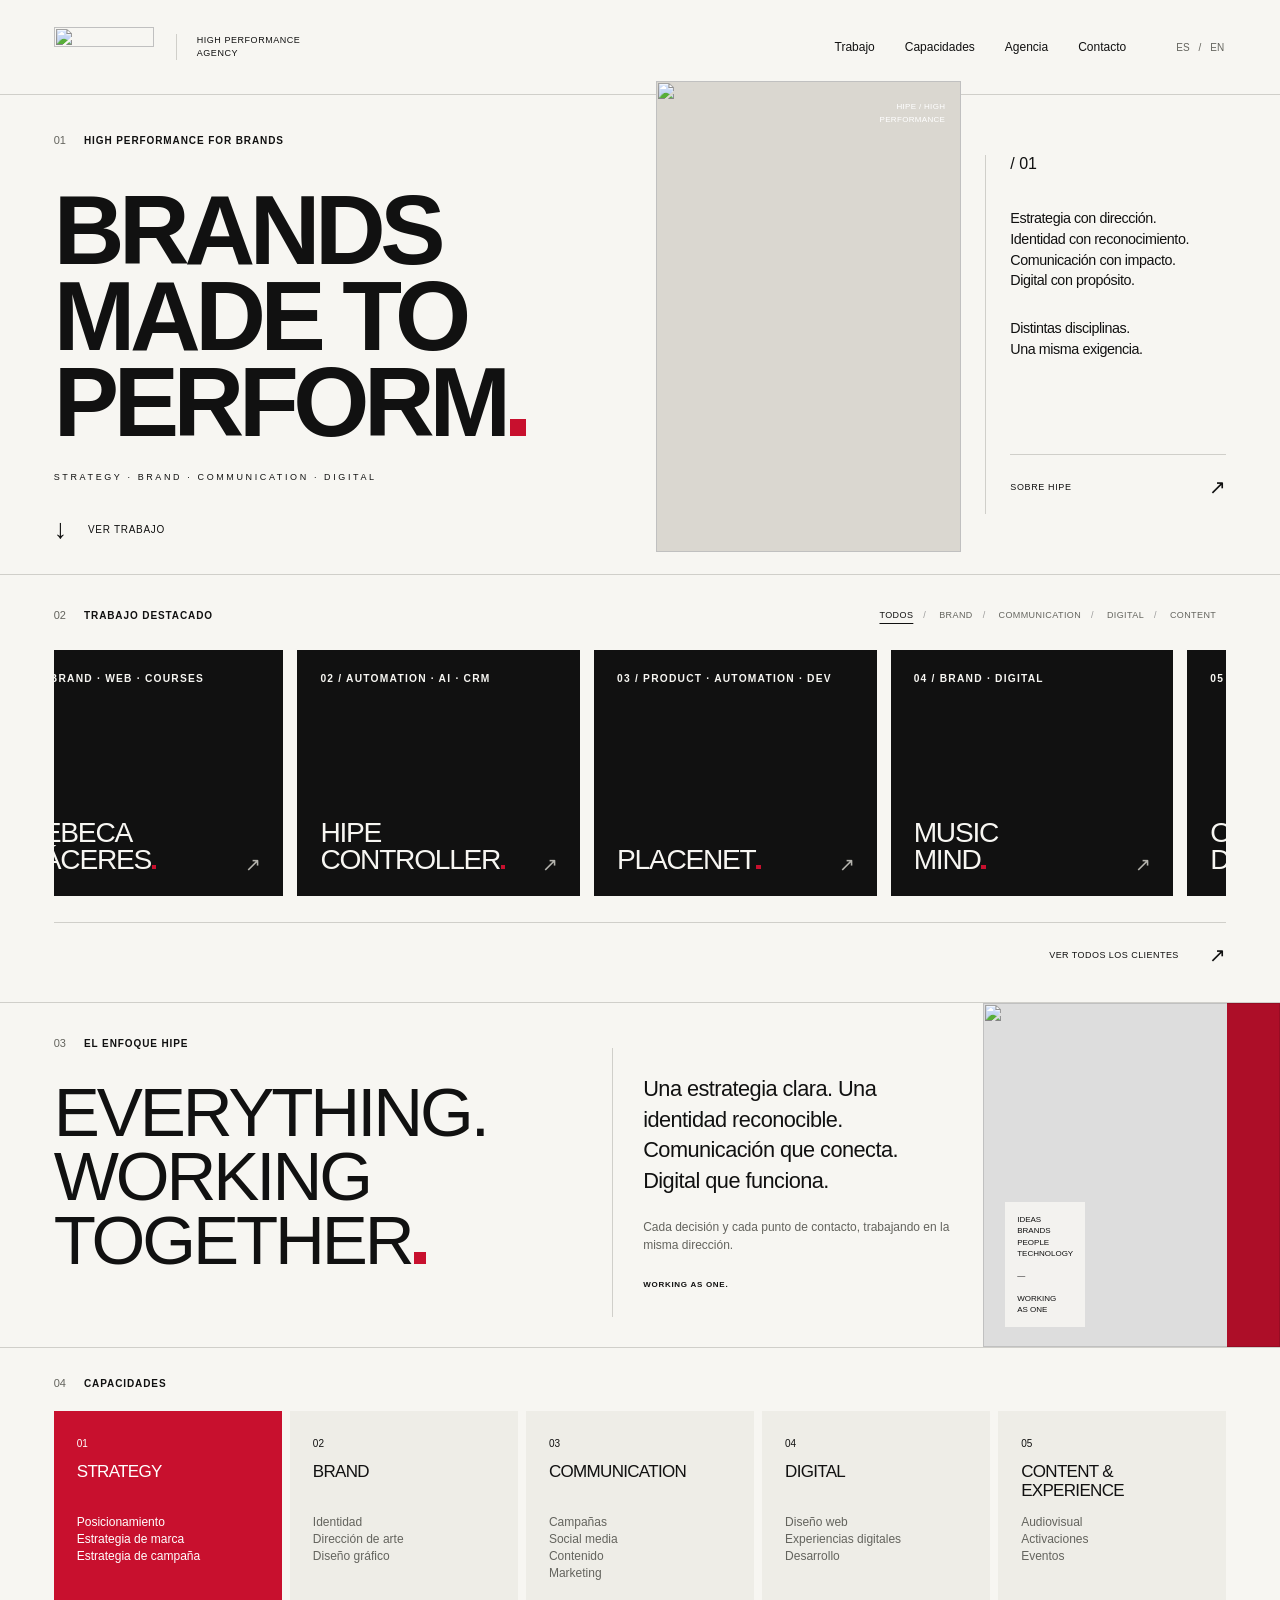
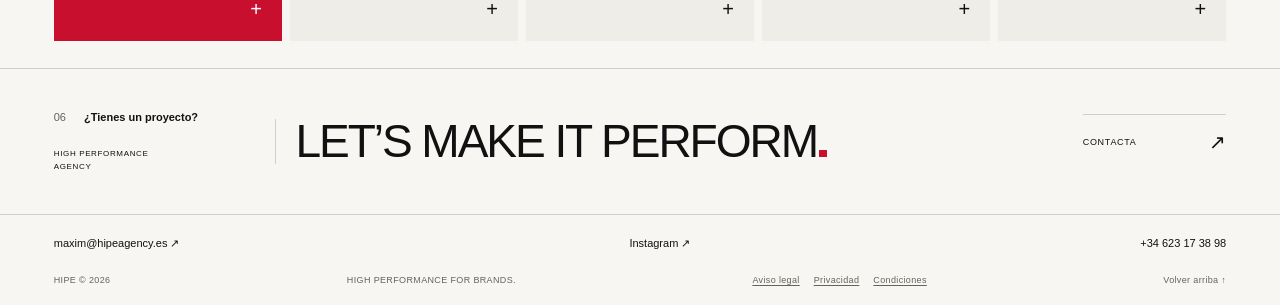
==== commit fdb96c83: "Añadir página de Màxim y carrusel de proyectos - Nueva página maxim.html con su CSS y retrato, enlaz" ====
--- a/index.html
+++ b/index.html
@@ -290,15 +290,79 @@
             </button>
           </div>
         </div>
-        <div class="projects">
+        <div class="projects is-carousel">
           <a
+            class="project rebeca client-concept unified-client"
+            href="https://rebecacaceres.com/"
+            target="_blank"
+            rel="noopener noreferrer"
+            data-categories="brand digital content"
+            ><div class="project-art">
+              <span class="art-index">01 / Brand · Web · Courses</span>
+              <h3 class="art-name">
+                REBECA<br />CÁCERES<span
+                  class="square-stop"
+                  aria-hidden="true"
+                ></span>
+              </h3>
+              <span class="client-arrow" aria-hidden="true">↗︎</span>
+            </div>
+            <span
+              class="sr-only"
+              data-es="Web del cliente · Nueva pestaña"
+              data-en="Client website · New tab"
+              >Web del cliente · Nueva pestaña</span
+            ></a
+          ><a
+            class="project controller client-concept unified-client"
+            href="maxim.html#controller"
+            data-categories="digital"
+            ><div class="project-art">
+              <span class="art-index">02 / Automation · AI · CRM</span>
+              <h3 class="art-name">
+                HIPE<br />CONTROLLER<span
+                  class="square-stop"
+                  aria-hidden="true"
+                ></span>
+              </h3>
+              <span class="client-arrow" aria-hidden="true">↗︎</span>
+            </div>
+            <span
+              class="sr-only"
+              data-es="Ver HIPE Controller"
+              data-en="See HIPE Controller"
+              >Ver HIPE Controller</span
+            ></a
+          ><a
+            class="project placenet client-concept unified-client"
+            href="https://placenet.app/"
+            target="_blank"
+            rel="noopener noreferrer"
+            data-categories="digital communication content"
+            ><div class="project-art">
+              <span class="art-index">03 / Product · Automation · Dev</span>
+              <h3 class="art-name">
+                PLACENET<span
+                  class="square-stop"
+                  aria-hidden="true"
+                ></span>
+              </h3>
+              <span class="client-arrow" aria-hidden="true">↗︎</span>
+            </div>
+            <span
+              class="sr-only"
+              data-es="Web del cliente · Nueva pestaña"
+              data-en="Client website · New tab"
+              >Web del cliente · Nueva pestaña</span
+            ></a
+          ><a
             class="project musicmind client-concept unified-client"
             href="https://musicmind.es/"
             target="_blank"
             rel="noopener noreferrer"
             data-categories="brand digital"
             ><div class="project-art">
-              <span class="art-index">01 / Brand · Digital</span>
+              <span class="art-index">04 / Brand · Digital</span>
               <h3 class="art-name">
                 MUSIC<br />MIND<span
                   class="square-stop"
@@ -320,7 +384,7 @@
             rel="noopener noreferrer"
             data-categories="brand digital content"
             ><div class="project-art">
-              <span class="art-index">02 / Brand · Digital · Content</span>
+              <span class="art-index">05 / Brand · Digital · Content</span>
               <h3 class="art-name">
                 OLGA<br />DE PALMA<span
                   class="square-stop"
@@ -342,7 +406,7 @@
             rel="noopener noreferrer"
             data-categories="brand digital communication"
             ><div class="project-art">
-              <span class="art-index">03 / Design · Digital · Media</span>
+              <span class="art-index">06 / Design · Digital · Media</span>
               <h3 class="art-name">
                 MUTUAVISIÓ<span class="square-stop" aria-hidden="true"></span>
               </h3>
@@ -363,7 +427,7 @@
             data-categories="brand communication"
           >
             <div class="project-art">
-              <span class="art-index">04 / Design · Brand · Social</span>
+              <span class="art-index">07 / Design · Brand · Social</span>
               <h3 class="art-name">
                 ICON<br />BASKETBALL<span
                   class="square-stop"
--- a/css/performance.css
+++ b/css/performance.css
@@ -2036,3 +2036,59 @@
 .legal-doc p {
   color: var(--ink);
 }
+
+/* Carrusel de clientes: 4 a la vista, en bucle continuo y arrastrable */
+.editorial-work .projects.is-carousel {
+  display: flex;
+  overflow-x: auto;
+  overscroll-behavior-x: contain;
+  scrollbar-width: none;
+  cursor: grab;
+  user-select: none;
+}
+.projects.is-carousel::-webkit-scrollbar {
+  display: none;
+}
+.projects.is-carousel.is-dragging {
+  cursor: grabbing;
+}
+.projects.is-static [data-clone] {
+  display: none !important;
+}
+.editorial-work .projects.is-carousel .project {
+  flex: 0 0 calc((100% - 3 * 14px) / 4);
+}
+.editorial-work .projects.is-carousel .project .project-art {
+  aspect-ratio: 1.15;
+  padding: clamp(20px, 1.8vw, 30px);
+}
+.editorial-work .projects.is-carousel .project .art-name {
+  font-size: clamp(22px, 2.2vw, 36px);
+}
+.editorial-work .projects.is-carousel .project .art-index {
+  top: clamp(20px, 1.8vw, 30px);
+  left: clamp(20px, 1.8vw, 30px);
+}
+@media (max-width: 1100px) {
+  .editorial-work .projects.is-carousel .project {
+    flex-basis: calc((100% - 2 * 14px) / 3);
+  }
+  .editorial-work .projects.is-carousel .project .art-name {
+    font-size: clamp(22px, 3vw, 34px);
+  }
+}
+@media (max-width: 700px) {
+  .editorial-work .projects.is-carousel .project {
+    flex-basis: 72%;
+  }
+  .editorial-work .projects.is-carousel .project .project-art {
+    padding: 22px;
+  }
+  .editorial-work .projects.is-carousel .project .art-name {
+    font-size: clamp(26px, 8vw, 38px);
+  }
+  .editorial-work .projects.is-carousel .project .art-index {
+    top: 22px;
+    left: 22px;
+  }
+}
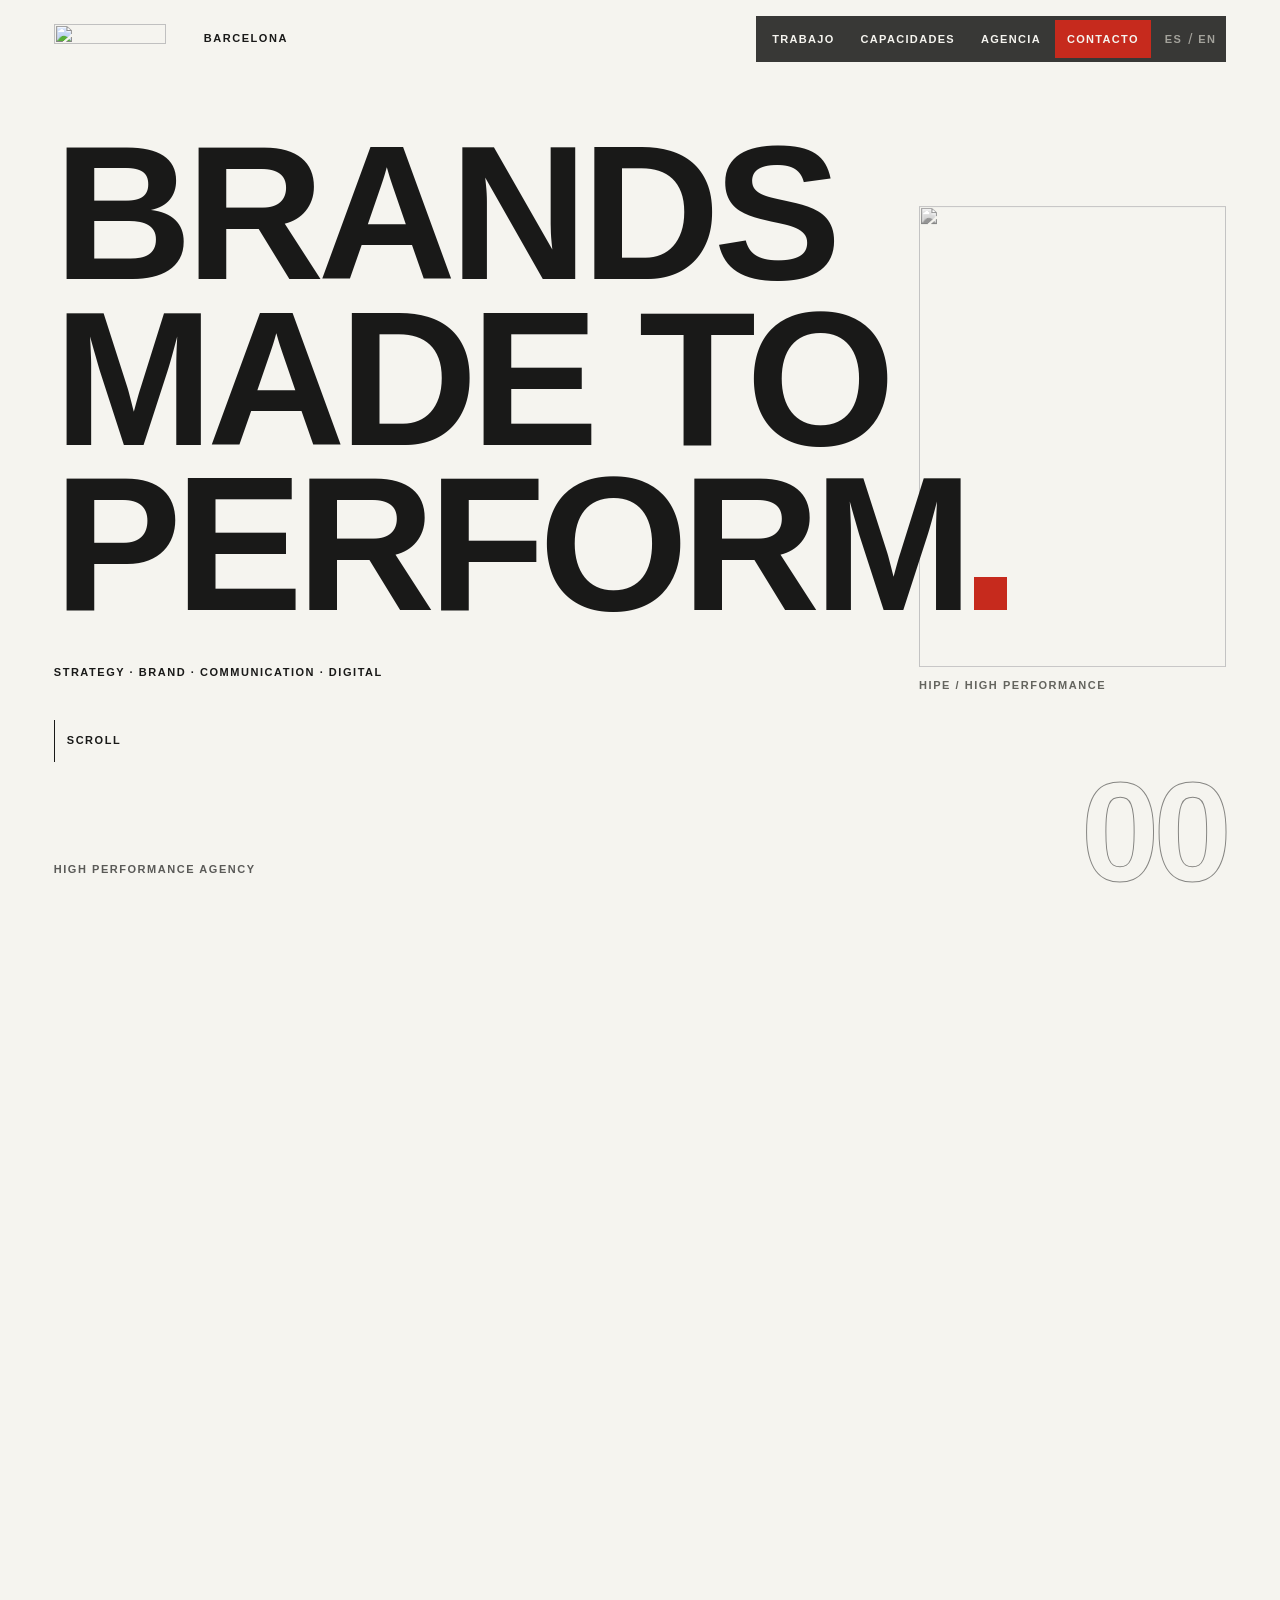
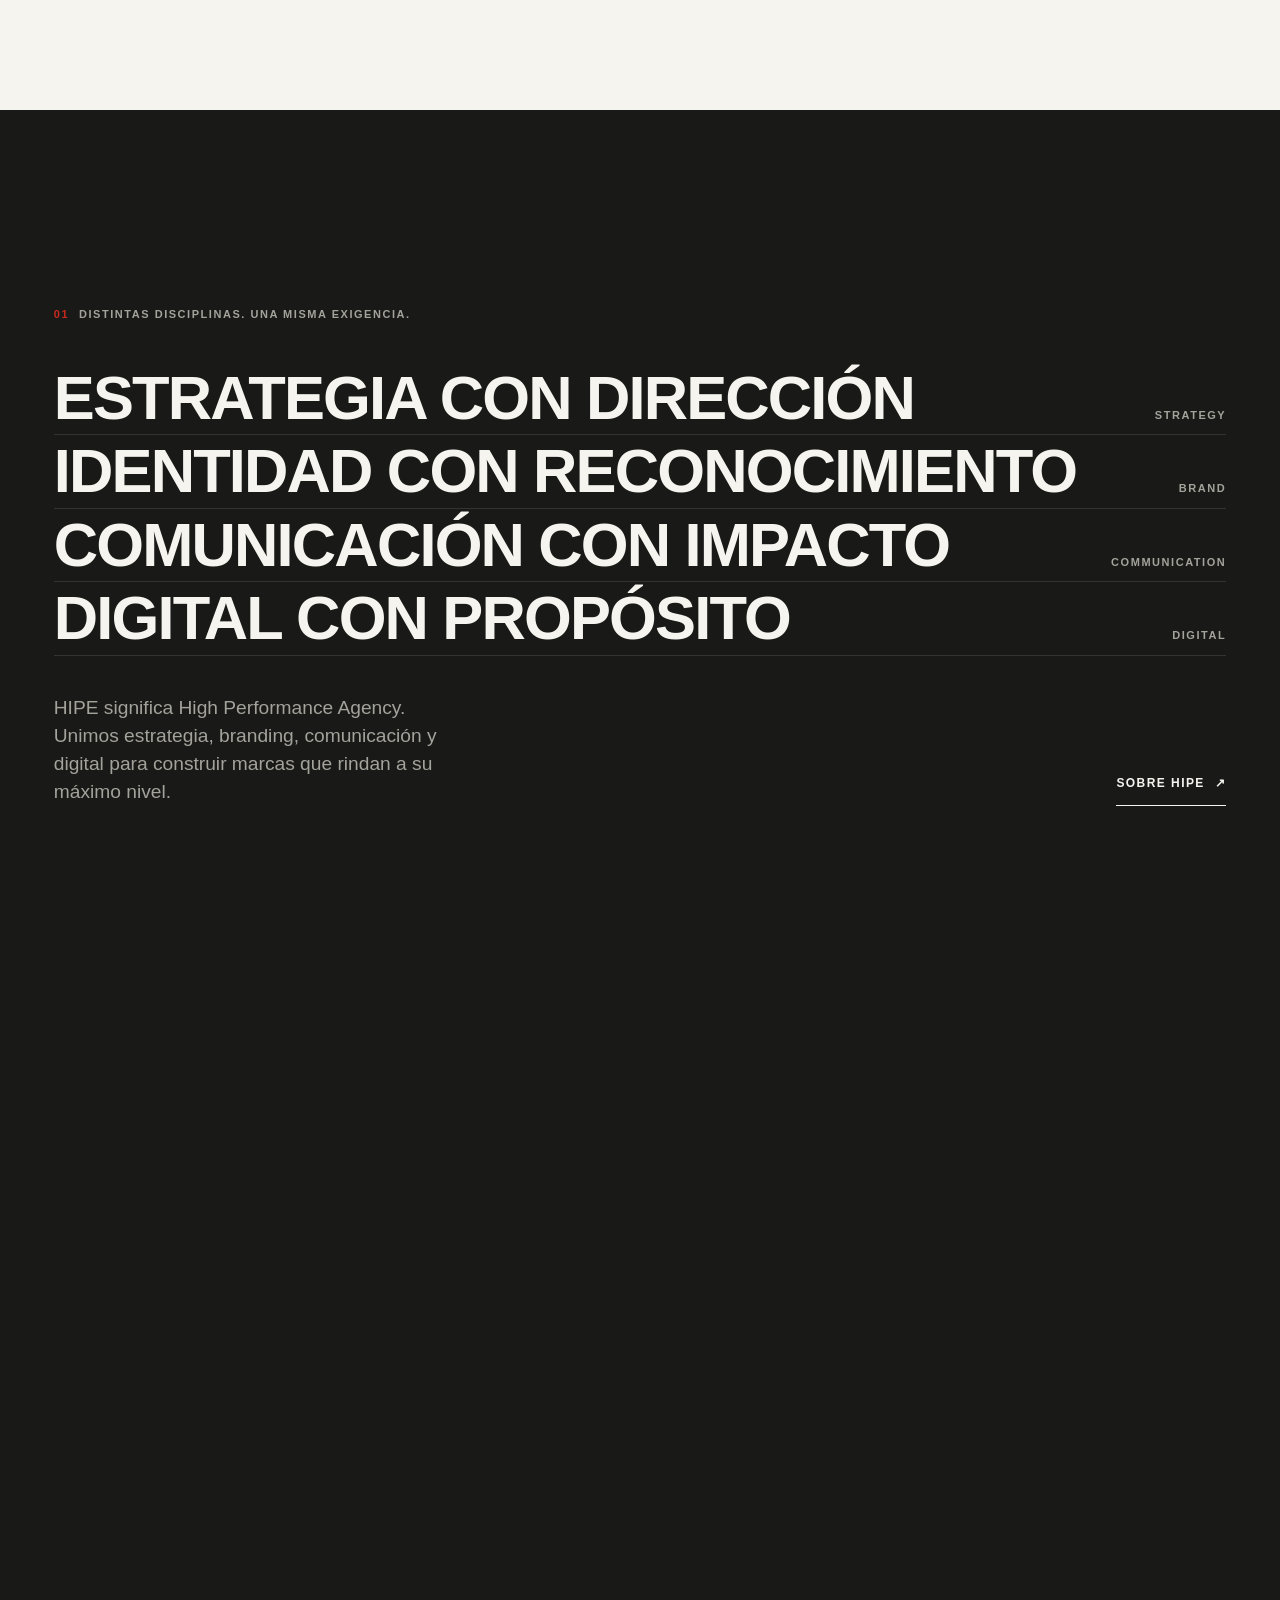
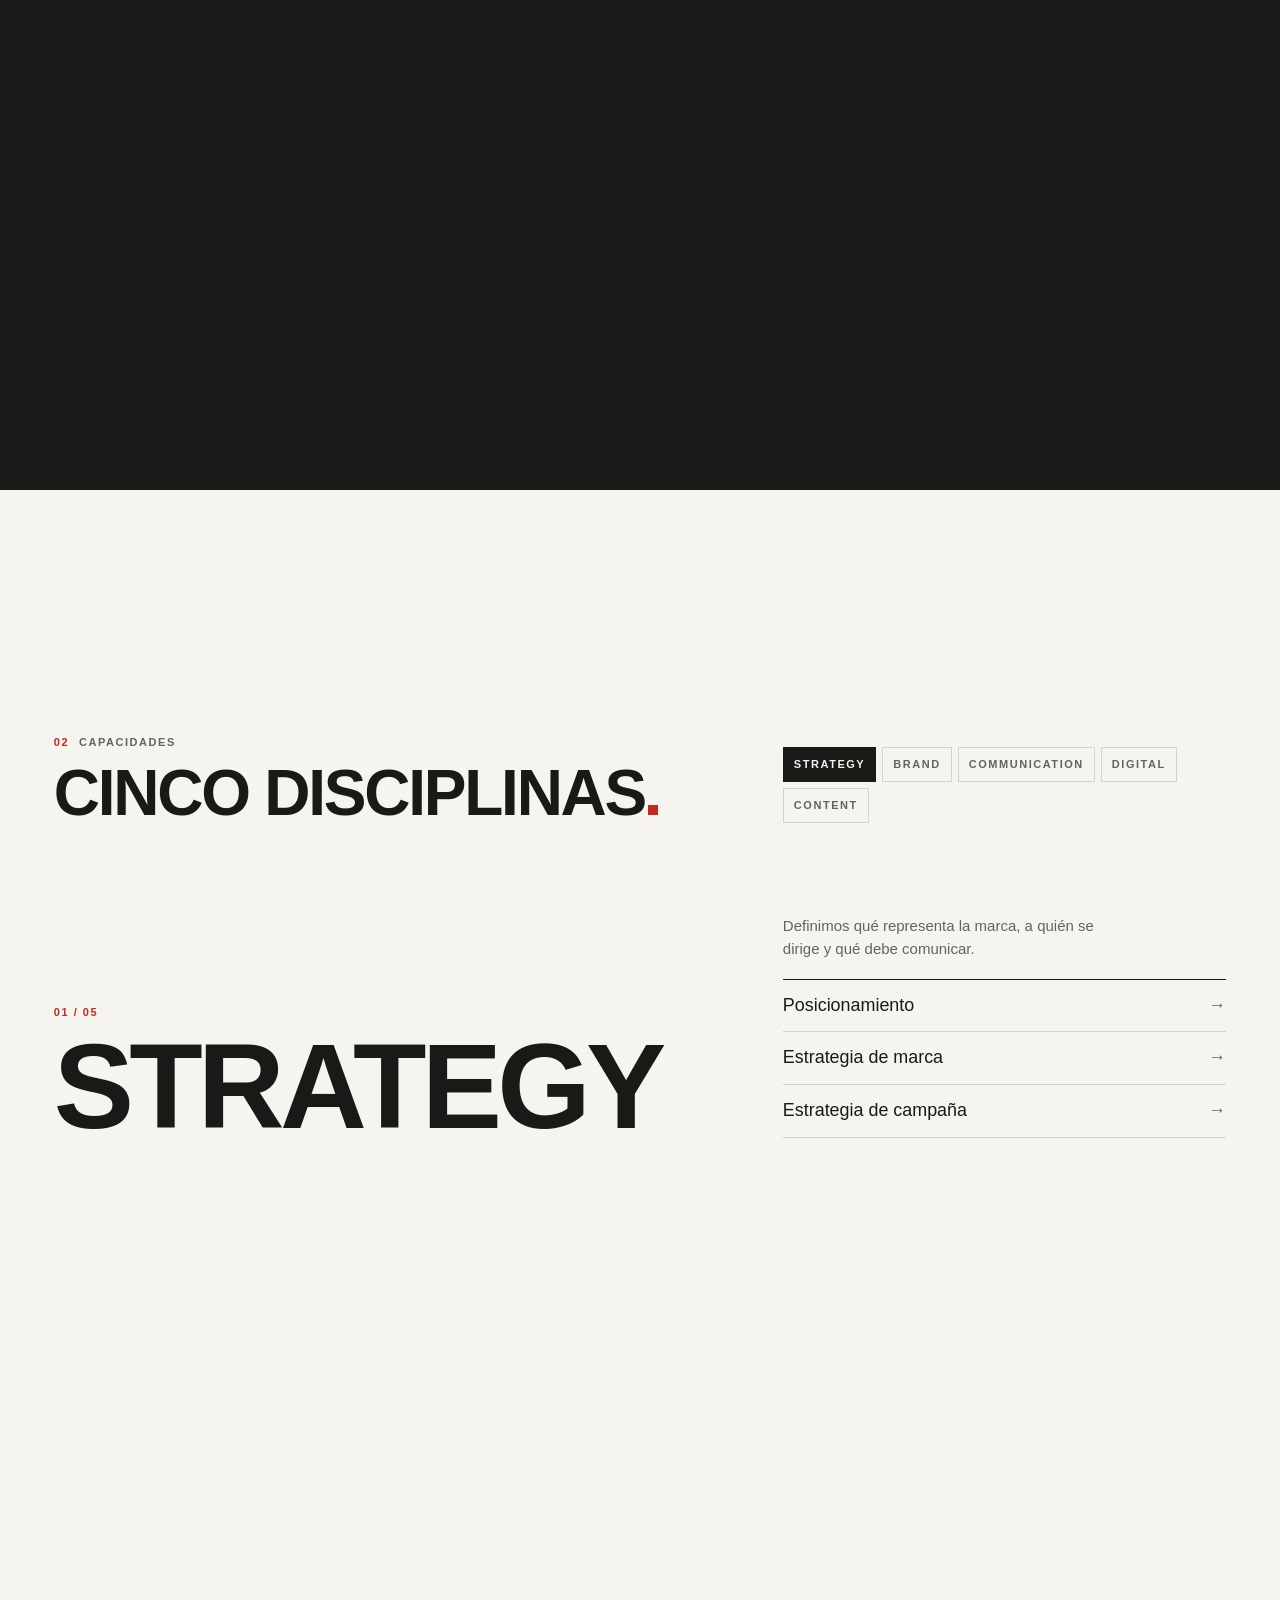
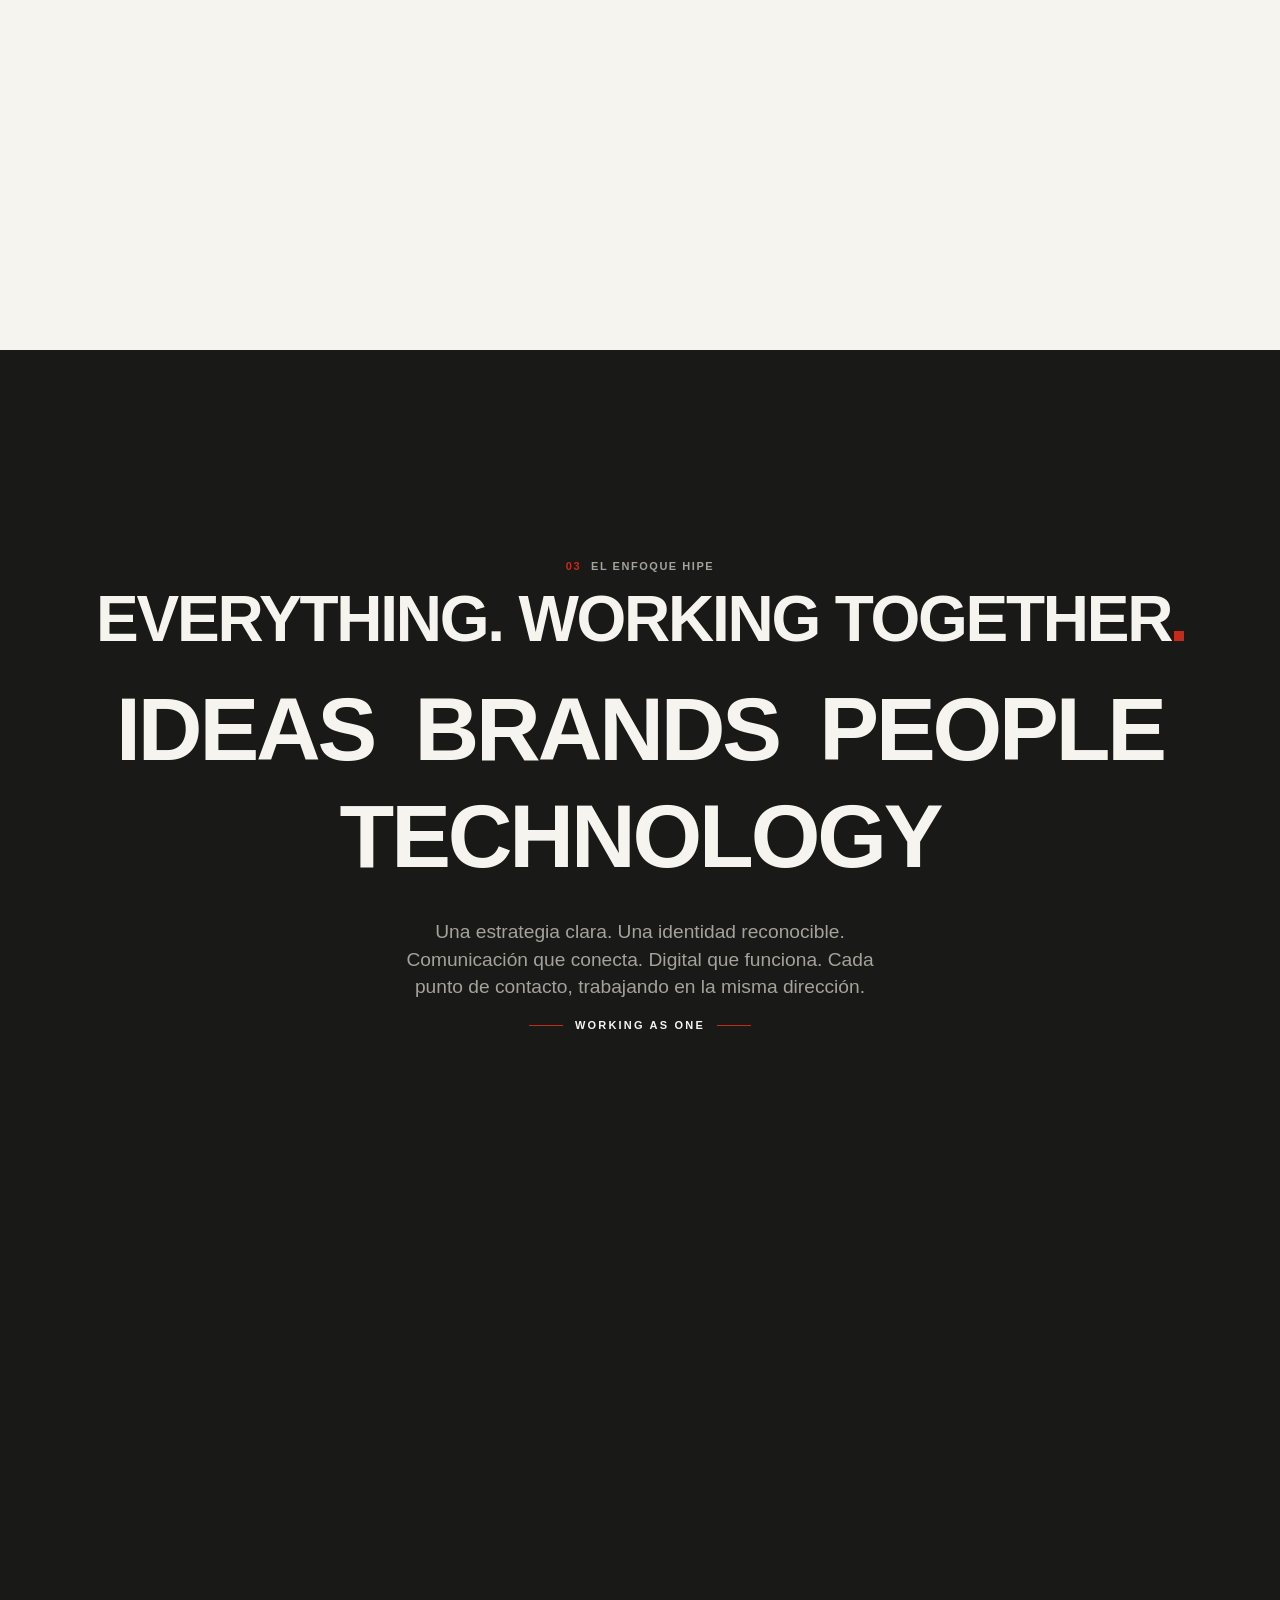
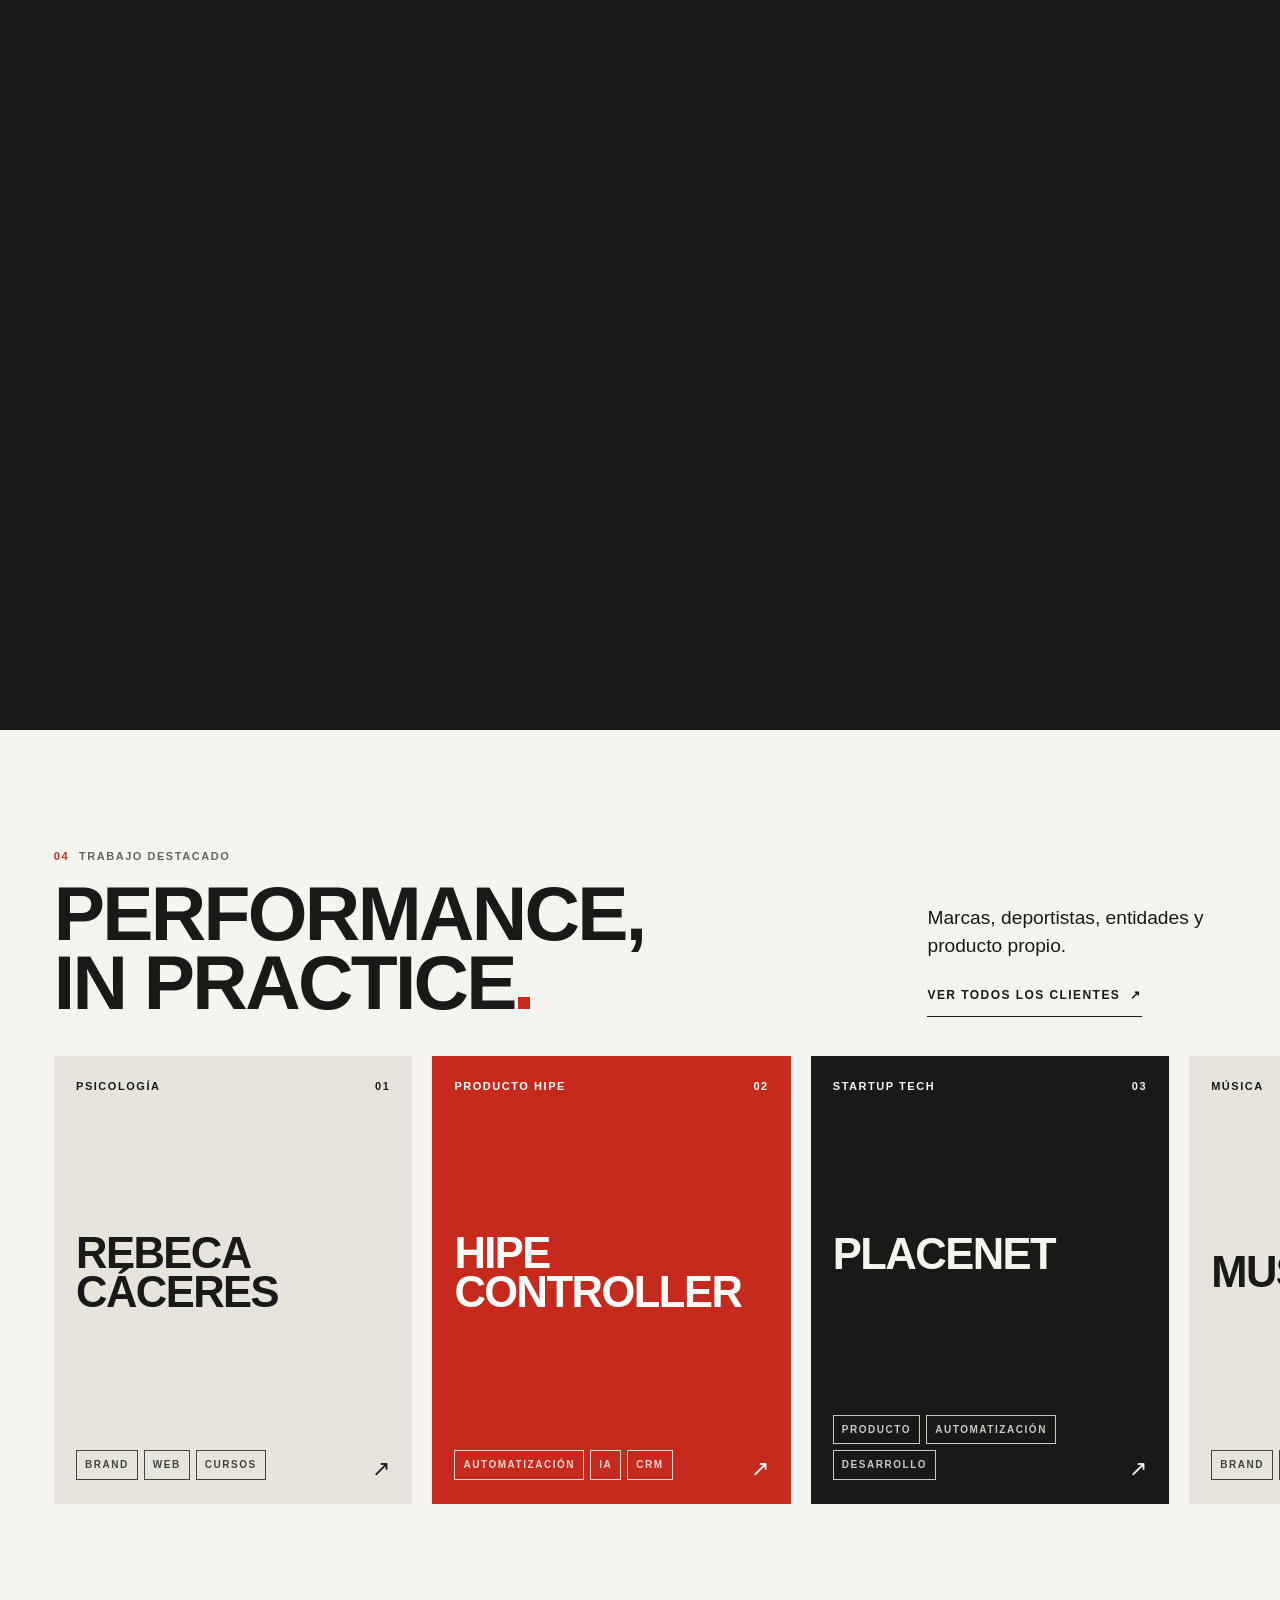
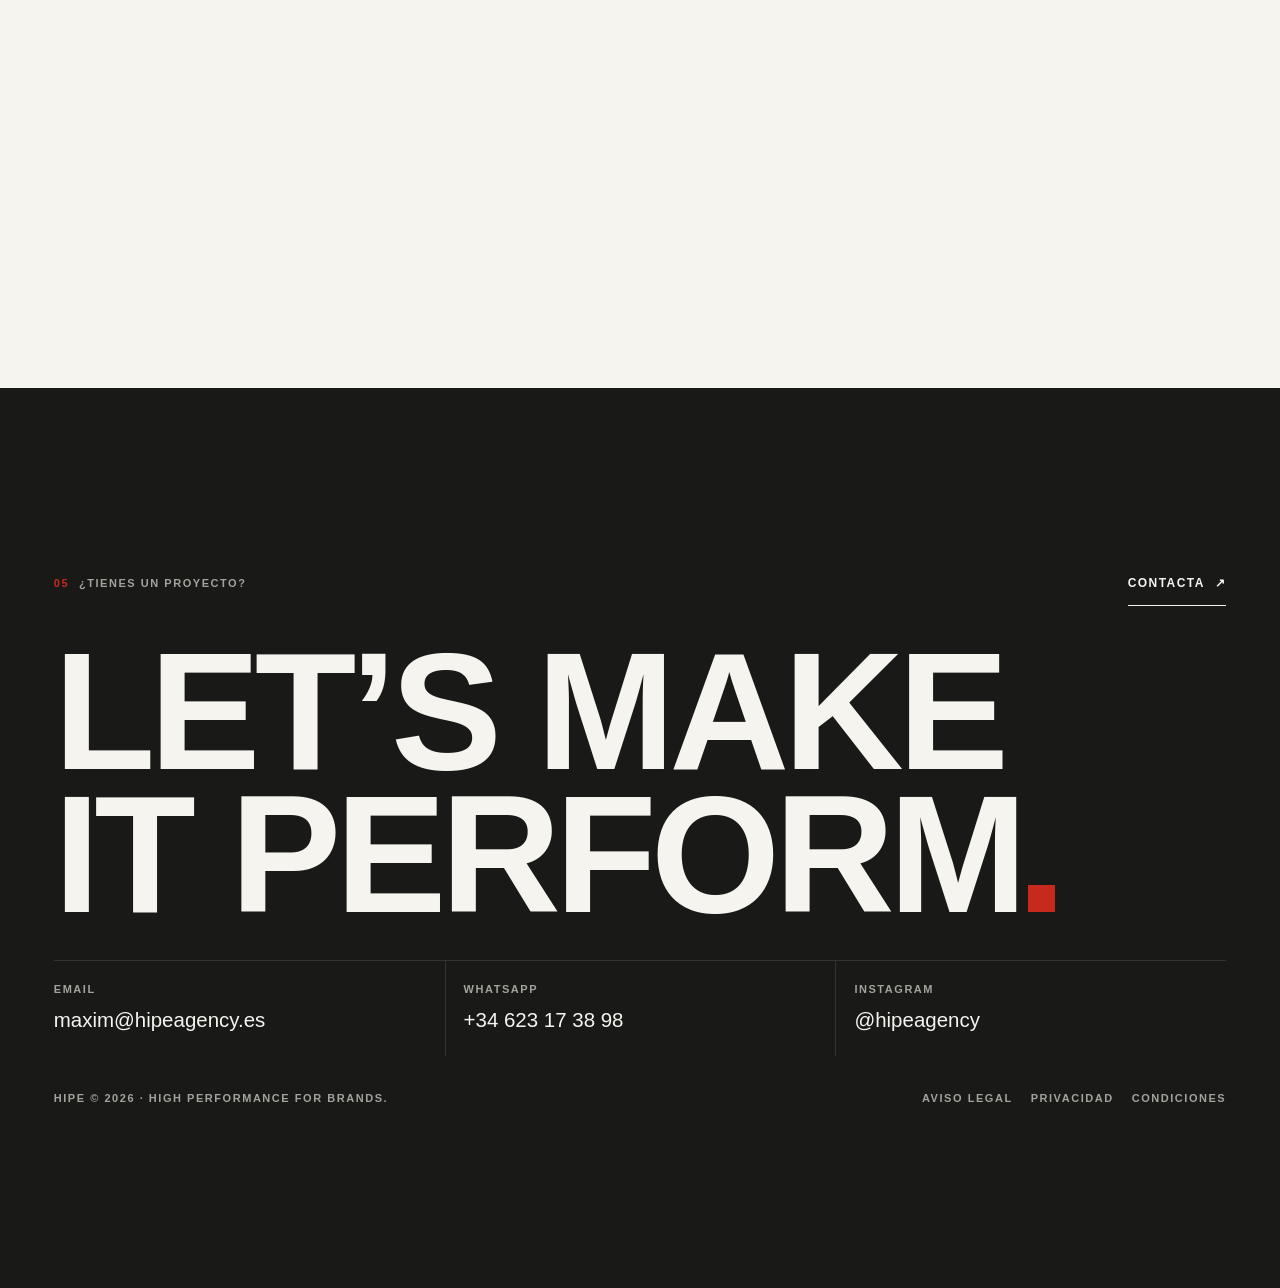
==== commit ef5639f8: "Nueva home con scroll por escenas Hero con punto rojo que se expande, manifiesto, capacidades una a " ====
--- a/index.html
+++ b/index.html
@@ -10,7 +10,7 @@
     />
     <meta name="robots" content="index, follow, max-image-preview:large" />
     <link rel="canonical" href="https://www.hipeagency.es/" />
-    <meta name="theme-color" content="#f7f6f2" />
+    <meta name="theme-color" content="#191918" />
     <meta property="og:type" content="website" />
     <meta property="og:site_name" content="HIPE Agency" />
     <meta property="og:locale" content="es_ES" />
@@ -76,12 +76,12 @@
     <link rel="manifest" href="site.webmanifest" />
     <link
       rel="preload"
-      href="fonts/ClashDisplay-Medium.otf"
+      href="fonts/ClashDisplay-Semibold.otf"
       as="font"
       type="font/otf"
       crossorigin
     />
-    <link rel="stylesheet" href="css/performance.css" />
+    <link rel="stylesheet" href="css/home.css" />
     <script type="application/ld+json">
       {
         "@context": "https://schema.org",
@@ -131,554 +131,403 @@
       }
     </script>
     <script src="js/hipe.js" defer></script>
-    <script src="js/performance.js" defer></script>
+    <script src="js/home.js" defer></script>
   </head>
-  <body class="editorial-home">
+  <body class="scroll-home">
     <a class="skip-link" href="#main"
-      ><span class="" data-es="Saltar al contenido" data-en="Skip to content"
-        >Saltar al contenido</span
-      ></a
+      ><span data-es="Saltar al contenido" data-en="Skip to content">Saltar al contenido</span></a
     >
-    <header class="site-header wrap">
-      <a
-        class="brand"
-        href="index.html"
-        aria-label="HIPE — High Performance Agency"
-        ><img
-          class="brand-logo"
-          src="assets/brand/hipe-black.webp"
-          alt=""
-          width="1060"
-          height="417"
-          decoding="async"
-        /><span class="brand-descriptor">HIGH PERFORMANCE<br />AGENCY</span></a
-      ><button
-        class="menu-toggle"
-        type="button"
-        aria-controls="navigation"
-        aria-expanded="false"
+
+    <div class="bar" aria-hidden="true"><i></i></div>
+    <div class="hud" aria-hidden="true">
+      <span class="hud-chap label" id="hudChap">BARCELONA</span>
+      <span class="hud-claim label" id="hudClaim">HIGH PERFORMANCE AGENCY</span>
+      <span class="hud-num" id="hudNum">00</span>
+    </div>
+
+    <a class="brand" href="index.html" aria-label="HIPE — High Performance Agency"
+      ><img class="on-light" src="assets/brand/hipe-black.webp" alt="" width="1060" height="417" decoding="async"
+      /><img class="on-dark" src="assets/brand/hipe-white.webp" alt="" width="1016" height="399" decoding="async"
+    /></a>
+
+    <nav class="nav" aria-label="Principal">
+      <button class="menu-toggle" type="button" aria-controls="navigation" aria-expanded="false">
+        <span data-es="Menú" data-en="Menu">Menú</span><span aria-hidden="true">+</span>
+      </button>
+      <div class="nav-links" id="navigation">
+        <a href="#work"><span data-es="Trabajo" data-en="Work">Trabajo</span></a
+        ><a href="#capabilities"><span data-es="Capacidades" data-en="Capabilities">Capacidades</span></a
+        ><a href="about.html"><span data-es="Agencia" data-en="Agency">Agencia</span></a
+        ><a class="cta" href="contact.html"><span data-es="Contacto" data-en="Contact">Contacto</span></a>
+        <div class="langs">
+          <button class="lang-btn" type="button" data-lang="es" aria-label="Español">ES</button
+          ><span aria-hidden="true">/</span
+          ><button class="lang-btn" type="button" data-lang="en" aria-label="English">EN</button>
+        </div>
+      </div>
+    </nav>
+
+    <main id="main">
+      <!-- 00 HERO -->
+      <section
+        class="ch pin light hero"
+        style="--len: 1.9"
+        data-num="00"
+        data-label-es="BARCELONA"
+        data-label-en="BARCELONA"
+        data-claim="HIGH PERFORMANCE AGENCY"
       >
-        <span class="" data-es="Menú" data-en="Menu">Menú</span
-        ><span aria-hidden="true">+</span>
-      </button>
-      <nav id="navigation" aria-label="Principal">
-        <a href="works.html"
-          ><span class="" data-es="Trabajo" data-en="Work">Trabajo</span></a
-        ><a href="index.html#capabilities"
-          ><span class="" data-es="Capacidades" data-en="Capabilities"
-            >Capacidades</span
-          ></a
-        ><a href="about.html"
-          ><span class="" data-es="Agencia" data-en="Agency">Agencia</span></a
-        ><a href="contact.html"
-          ><span class="" data-es="Contacto" data-en="Contact"
-            >Contacto</span
-          ></a
-        >
-        <div class="languages">
-          <button
-            class="lang-btn"
-            type="button"
-            data-lang="es"
-            aria-label="Español"
-          >
-            ES</button
-          ><span>/</span
-          ><button
-            class="lang-btn"
-            type="button"
-            data-lang="en"
-            aria-label="English"
-          >
-            EN
-          </button>
-        </div>
-      </nav>
-    </header>
-    <main id="main">
-      <section class="editorial-hero wrap">
-        <div class="hero-copy">
-          <div class="eyebrow">
-            <span class="index">01</span
-            ><span
-              class=""
-              data-es="HIGH PERFORMANCE FOR BRANDS"
-              data-en="HIGH PERFORMANCE FOR BRANDS"
-              >HIGH PERFORMANCE FOR BRANDS</span
+        <div class="stage">
+          <div class="wrap">
+            <h1>
+              <span class="ln">Brands</span><span class="ln">made to</span
+              ><span class="ln" style="display: inline">Perform</span
+              ><i class="big-dot" aria-hidden="true"></i><span class="sr-only">.</span>
+            </h1>
+            <div class="hero-meta">
+              <span class="label">STRATEGY · BRAND · COMMUNICATION · DIGITAL</span>
+            </div>
+            <a class="cue label" href="#agencia"
+              ><i aria-hidden="true"></i><span data-es="Scroll" data-en="Scroll">Scroll</span></a
             >
           </div>
-          <h1>
-            BRANDS<br />MADE TO<br />PERFORM<span
-              class="square-stop"
-              aria-hidden="true"
-            ></span
-            ><span class="sr-only">.</span>
-          </h1>
-          <p class="discipline-line">
-            STRATEGY · BRAND · COMMUNICATION · DIGITAL
-          </p>
-          <a href="#work" class="scroll-link"
-            ><span aria-hidden="true">↓︎</span
-            ><span class="" data-es="Ver trabajo" data-en="Explore work"
-              >Ver trabajo</span
-            ></a
-          >
-        </div>
-        <figure class="hero-photo">
-          <img
-            src="images/hipe-editorial-hero.webp"
-            width="1024"
-            height="1536"
-            alt=""
-            fetchpriority="high"
-          />
-          <figcaption>HIPE / HIGH PERFORMANCE</figcaption>
-        </figure>
-        <aside class="hero-note">
-          <span class="note-index">/ 01</span>
-          <p
-            class=""
-            data-es="Estrategia con dirección.&lt;br&gt;Identidad con reconocimiento.&lt;br&gt;Comunicación con impacto.&lt;br&gt;Digital con propósito."
-            data-en="Strategy with direction.&lt;br&gt;Identity with recognition.&lt;br&gt;Communication with impact.&lt;br&gt;Digital with purpose."
-          >
-            Estrategia con dirección.<br />Identidad con reconocimiento.<br />Comunicación
-            con impacto.<br />Digital con propósito.
-          </p>
-          <p
-            class=""
-            data-es="Distintas disciplinas.&lt;br&gt;Una misma exigencia."
-            data-en="Different disciplines.&lt;br&gt;The same standard."
-          >
-            Distintas disciplinas.<br />Una misma exigencia.
-          </p>
-          <a class="text-link" href="about.html"
-            ><span class="" data-es="Sobre HIPE" data-en="About HIPE"
-              >Sobre HIPE</span
-            ><span aria-hidden="true">↗︎</span></a
-          >
-        </aside>
+          <figure class="hero-photo" aria-hidden="true">
+            <img
+              src="images/hipe-editorial-hero.webp"
+              width="1024"
+              height="1536"
+              alt=""
+              fetchpriority="high"
+            />
+            <figcaption class="label">HIPE / HIGH PERFORMANCE</figcaption>
+          </figure>
+        </div>
       </section>
-      <section class="editorial-work wrap" id="work">
-        <div class="editorial-section-top">
-          <div class="eyebrow">
-            <span class="index">02</span
-            ><span class="" data-es="Trabajo destacado" data-en="Selected work"
-              >Trabajo destacado</span
+
+      <!-- 01 AGENCIA -->
+      <section
+        class="ch pin dark manif"
+        id="agencia"
+        style="--len: 2.2"
+        data-num="01"
+        data-label-es="01 / 05 · AGENCIA"
+        data-label-en="01 / 05 · AGENCY"
+        data-claim="HIGH PERFORMANCE FOR BRANDS"
+      >
+        <div class="stage">
+          <div class="wrap">
+            <span class="eyebrow"
+              ><b>01</b><span data-es="Distintas disciplinas. Una misma exigencia." data-en="Different disciplines. The same standard.">Distintas disciplinas. Una misma exigencia.</span></span
             >
+            <div class="pillars">
+              <p class="pillar rv" data-at=".06">
+                <span data-es="Estrategia con dirección" data-en="Strategy with direction">Estrategia con dirección</span><small>STRATEGY</small>
+              </p>
+              <p class="pillar rv" data-at=".22">
+                <span data-es="Identidad con reconocimiento" data-en="Identity with recognition">Identidad con reconocimiento</span><small>BRAND</small>
+              </p>
+              <p class="pillar rv" data-at=".38">
+                <span data-es="Comunicación con impacto" data-en="Communication with impact">Comunicación con impacto</span><small>COMMUNICATION</small>
+              </p>
+              <p class="pillar rv" data-at=".54">
+                <span data-es="Digital con propósito" data-en="Digital with purpose">Digital con propósito</span><small>DIGITAL</small>
+              </p>
+            </div>
+            <div class="foot-row rv" data-at=".66">
+              <p
+                class="lead"
+                style="color: var(--mute-on-ink)"
+                data-es="HIPE significa High Performance Agency. Unimos estrategia, branding, comunicación y digital para construir marcas que rindan a su máximo nivel."
+                data-en="HIPE stands for High Performance Agency. We bring strategy, branding, communication and digital together to build brands that perform at their best."
+              >
+                HIPE significa High Performance Agency. Unimos estrategia, branding, comunicación y
+                digital para construir marcas que rindan a su máximo nivel.
+              </p>
+              <a class="link" href="about.html"
+                ><span data-es="Sobre HIPE" data-en="About HIPE">Sobre HIPE</span><span aria-hidden="true">↗︎</span></a
+              >
+            </div>
           </div>
-          <div class="work-filters" role="group" aria-label="Filtrar proyectos">
-            <button type="button" data-filter="all" aria-pressed="true">
-              <span class="" data-es="Todos" data-en="All">Todos</span></button
-            ><button type="button" data-filter="brand" aria-pressed="false">
-              <span class="" data-es="Brand" data-en="Brand"
-                >Brand</span
-              ></button
-            ><button
-              type="button"
-              data-filter="communication"
-              aria-pressed="false"
-            >
-              <span class="" data-es="Communication" data-en="Communication"
-                >Communication</span
-              ></button
-            ><button type="button" data-filter="digital" aria-pressed="false">
-              <span class="" data-es="Digital" data-en="Digital"
-                >Digital</span
-              ></button
-            ><button type="button" data-filter="content" aria-pressed="false">
-              <span class="" data-es="Content" data-en="Content">Content</span>
-            </button>
+        </div>
+      </section>
+
+      <!-- 02 CAPACIDADES -->
+      <section
+        class="ch pin light caps"
+        id="capabilities"
+        style="--len: 3.4"
+        data-num="02"
+        data-label-es="02 / 05 · CAPACIDADES"
+        data-label-en="02 / 05 · CAPABILITIES"
+        data-claim="WHAT WE DO"
+      >
+        <div class="stage">
+          <div class="wrap">
+            <div class="caps-grid">
+              <div style="display: flex; flex-direction: column; gap: 14px">
+                <span class="eyebrow"
+                  ><b>02</b><span data-es="Capacidades" data-en="Capabilities">Capacidades</span></span
+                >
+                <h2 style="font-size: var(--t-h2)">
+                  <span data-es="Cinco disciplinas" data-en="Five disciplines">Cinco disciplinas</span><i class="dot" aria-hidden="true"></i>
+                </h2>
+              </div>
+              <div class="caps-index label" aria-hidden="true">
+                <span data-cap="0">STRATEGY</span><span data-cap="1">BRAND</span
+                ><span data-cap="2">COMMUNICATION</span><span data-cap="3">DIGITAL</span
+                ><span data-cap="4">CONTENT</span>
+              </div>
+            </div>
+            <div class="cap-stack">
+              <div class="cap rv" data-at="0" data-until=".2">
+                <div><span class="num label">01 / 05</span><h3>Strategy</h3></div>
+                <div>
+                  <p class="desc" data-es="Definimos qué representa la marca, a quién se dirige y qué debe comunicar." data-en="We define what the brand stands for, who it serves and what it needs to communicate.">Definimos qué representa la marca, a quién se dirige y qué debe comunicar.</p>
+                  <ul>
+                    <li data-es="Posicionamiento" data-en="Positioning">Posicionamiento</li>
+                    <li data-es="Estrategia de marca" data-en="Brand strategy">Estrategia de marca</li>
+                    <li data-es="Estrategia de campaña" data-en="Campaign strategy">Estrategia de campaña</li>
+                  </ul>
+                </div>
+              </div>
+              <div class="cap rv" data-at=".2" data-until=".4">
+                <div><span class="num label">02 / 05</span><h3>Brand</h3></div>
+                <div>
+                  <p class="desc" data-es="Construimos un sistema visual y verbal reconocible en cada aplicación." data-en="We build a visual and verbal system that is recognisable in every application.">Construimos un sistema visual y verbal reconocible en cada aplicación.</p>
+                  <ul>
+                    <li data-es="Identidad" data-en="Identity">Identidad</li>
+                    <li data-es="Dirección de arte" data-en="Art direction">Dirección de arte</li>
+                    <li data-es="Diseño gráfico" data-en="Graphic design">Diseño gráfico</li>
+                  </ul>
+                </div>
+              </div>
+              <div class="cap rv" data-at=".4" data-until=".6">
+                <div><span class="num label">03 / 05</span><h3 class="long">Communi&shy;cation</h3></div>
+                <div>
+                  <p class="desc" data-es="Damos a cada mensaje una dirección y a cada canal un papel." data-en="We give every message direction and every channel a role.">Damos a cada mensaje una dirección y a cada canal un papel.</p>
+                  <ul>
+                    <li data-es="Campañas" data-en="Campaigns">Campañas</li>
+                    <li>Social media</li>
+                    <li data-es="Contenido" data-en="Content">Contenido</li>
+                    <li>Marketing</li>
+                  </ul>
+                </div>
+              </div>
+              <div class="cap rv" data-at=".6" data-until=".8">
+                <div><span class="num label">04 / 05</span><h3>Digital</h3></div>
+                <div>
+                  <p class="desc" data-es="Conectamos diseño, contenido y tecnología para crear experiencias que funcionan." data-en="We connect design, content and technology to create experiences that work.">Conectamos diseño, contenido y tecnología para crear experiencias que funcionan.</p>
+                  <ul>
+                    <li data-es="Diseño web" data-en="Web design">Diseño web</li>
+                    <li data-es="Experiencias digitales" data-en="Digital experiences">Experiencias digitales</li>
+                    <li data-es="Desarrollo" data-en="Development">Desarrollo</li>
+                  </ul>
+                </div>
+              </div>
+              <div class="cap rv" data-at=".8">
+                <div><span class="num label">05 / 05</span><h3 class="long">Content &amp; Experience</h3></div>
+                <div>
+                  <p class="desc" data-es="Llevamos las ideas a piezas, espacios y experiencias concretas." data-en="We bring ideas into tangible content, spaces and experiences.">Llevamos las ideas a piezas, espacios y experiencias concretas.</p>
+                  <ul>
+                    <li>Audiovisual</li>
+                    <li data-es="Activaciones" data-en="Activations">Activaciones</li>
+                    <li data-es="Eventos" data-en="Events">Eventos</li>
+                  </ul>
+                </div>
+              </div>
+            </div>
           </div>
         </div>
-        <div class="projects is-carousel">
-          <a
-            class="project rebeca client-concept unified-client"
-            href="https://rebecacaceres.com/"
-            target="_blank"
-            rel="noopener noreferrer"
-            data-categories="brand digital content"
-            ><div class="project-art">
-              <span class="art-index">01 / Brand · Web · Courses</span>
-              <h3 class="art-name">
-                REBECA<br />CÁCERES<span
-                  class="square-stop"
-                  aria-hidden="true"
-                ></span>
-              </h3>
-              <span class="client-arrow" aria-hidden="true">↗︎</span>
-            </div>
-            <span
-              class="sr-only"
-              data-es="Web del cliente · Nueva pestaña"
-              data-en="Client website · New tab"
-              >Web del cliente · Nueva pestaña</span
-            ></a
-          ><a
-            class="project controller client-concept unified-client"
-            href="maxim.html#controller"
-            data-categories="digital"
-            ><div class="project-art">
-              <span class="art-index">02 / Automation · AI · CRM</span>
-              <h3 class="art-name">
-                HIPE<br />CONTROLLER<span
-                  class="square-stop"
-                  aria-hidden="true"
-                ></span>
-              </h3>
-              <span class="client-arrow" aria-hidden="true">↗︎</span>
-            </div>
-            <span
-              class="sr-only"
-              data-es="Ver HIPE Controller"
-              data-en="See HIPE Controller"
-              >Ver HIPE Controller</span
-            ></a
-          ><a
-            class="project placenet client-concept unified-client"
-            href="https://placenet.app/"
-            target="_blank"
-            rel="noopener noreferrer"
-            data-categories="digital communication content"
-            ><div class="project-art">
-              <span class="art-index">03 / Product · Automation · Dev</span>
-              <h3 class="art-name">
-                PLACENET<span
-                  class="square-stop"
-                  aria-hidden="true"
-                ></span>
-              </h3>
-              <span class="client-arrow" aria-hidden="true">↗︎</span>
-            </div>
-            <span
-              class="sr-only"
-              data-es="Web del cliente · Nueva pestaña"
-              data-en="Client website · New tab"
-              >Web del cliente · Nueva pestaña</span
-            ></a
-          ><a
-            class="project musicmind client-concept unified-client"
-            href="https://musicmind.es/"
-            target="_blank"
-            rel="noopener noreferrer"
-            data-categories="brand digital"
-            ><div class="project-art">
-              <span class="art-index">04 / Brand · Digital</span>
-              <h3 class="art-name">
-                MUSIC<br />MIND<span
-                  class="square-stop"
-                  aria-hidden="true"
-                ></span>
-              </h3>
-              <span class="client-arrow" aria-hidden="true">↗︎</span>
-            </div>
-            <span
-              class="sr-only"
-              data-es="Web del cliente · Nueva pestaña"
-              data-en="Client website · New tab"
-              >Web del cliente · Nueva pestaña</span
-            ></a
-          ><a
-            class="project olga client-concept unified-client"
-            href="https://olgadepalma.com/"
-            target="_blank"
-            rel="noopener noreferrer"
-            data-categories="brand digital content"
-            ><div class="project-art">
-              <span class="art-index">05 / Brand · Digital · Content</span>
-              <h3 class="art-name">
-                OLGA<br />DE PALMA<span
-                  class="square-stop"
-                  aria-hidden="true"
-                ></span>
-              </h3>
-              <span class="client-arrow" aria-hidden="true">↗︎</span>
-            </div>
-            <span
-              class="sr-only"
-              data-es="Web del cliente · Nueva pestaña"
-              data-en="Client website · New tab"
-              >Web del cliente · Nueva pestaña</span
-            ></a
-          ><a
-            class="project mutua client-concept unified-client"
-            href="https://www.mutuavisio.com/"
-            target="_blank"
-            rel="noopener noreferrer"
-            data-categories="brand digital communication"
-            ><div class="project-art">
-              <span class="art-index">06 / Design · Digital · Media</span>
-              <h3 class="art-name">
-                MUTUAVISIÓ<span class="square-stop" aria-hidden="true"></span>
-              </h3>
-              <span class="client-arrow" aria-hidden="true">↗︎</span>
-            </div>
-            <span
-              class="sr-only"
-              data-es="Web del cliente · Nueva pestaña"
-              data-en="Client website · New tab"
-              >Web del cliente · Nueva pestaña</span
-            ></a
-          >
-          <a
-            class="project icon client-concept unified-client"
-            href="https://www.instagram.com/icon.basketball/"
-            target="_blank"
-            rel="noopener noreferrer"
-            data-categories="brand communication"
-          >
-            <div class="project-art">
-              <span class="art-index">07 / Design · Brand · Social</span>
-              <h3 class="art-name">
-                ICON<br />BASKETBALL<span
-                  class="square-stop"
-                  aria-hidden="true"
-                ></span>
-              </h3>
-              <span class="client-arrow" aria-hidden="true">↗︎</span>
-            </div>
-            <span
-              class="sr-only"
-              data-es="Instagram del cliente · Nueva pestaña"
-              data-en="Client Instagram · New tab"
-              >Instagram del cliente · Nueva pestaña</span
-            ></a
-          >
-        </div>
-        <div class="work-end">
-          <a class="text-link" href="works.html"
-            ><span
-              class=""
-              data-es="Ver todos los clientes"
-              data-en="Explore all clients"
-              >Ver todos los clientes</span
-            ><span aria-hidden="true">↗︎</span></a
-          >
-        </div>
       </section>
-      <section class="editorial-approach">
-        <div class="approach-head">
-          <div class="eyebrow">
-            <span class="index">03</span
-            ><span
-              class=""
-              data-es="El enfoque HIPE"
-              data-en="The HIPE approach"
-              >El enfoque HIPE</span
-            >
+
+      <!-- 03 EL ENFOQUE -->
+      <section
+        class="ch pin dark conv"
+        style="--len: 2.2"
+        data-num="03"
+        data-label-es="03 / 05 · EL ENFOQUE HIPE"
+        data-label-en="03 / 05 · THE HIPE APPROACH"
+        data-claim="EVERYTHING. WORKING TOGETHER."
+      >
+        <div class="stage">
+          <div class="wrap">
+            <div class="intro">
+              <span class="eyebrow"
+                ><b>03</b><span data-es="El enfoque HIPE" data-en="The HIPE approach">El enfoque HIPE</span></span
+              >
+              <h2>Everything. Working together<i class="dot" aria-hidden="true"></i></h2>
+            </div>
+            <div class="pieces" role="img" aria-label="Ideas, brands, people, technology">
+              <span>Ideas</span><span>Brands</span><span>People</span><span>Technology</span>
+            </div>
+            <div class="intro rv" data-at=".6">
+              <p
+                class="lead"
+                style="color: var(--mute-on-ink)"
+                data-es="Una estrategia clara. Una identidad reconocible. Comunicación que conecta. Digital que funciona. Cada punto de contacto, trabajando en la misma dirección."
+                data-en="A clear strategy. A recognisable identity. Communication that connects. Digital that works. Every touchpoint, working in the same direction."
+              >
+                Una estrategia clara. Una identidad reconocible. Comunicación que conecta. Digital
+                que funciona. Cada punto de contacto, trabajando en la misma dirección.
+              </p>
+              <span class="one label">WORKING AS ONE</span>
+            </div>
           </div>
-          <h2>
-            EVERYTHING.<br />WORKING<br />TOGETHER<span
-              class="square-stop"
-              aria-hidden="true"
-            ></span
-            ><span class="sr-only">.</span>
-          </h2>
-        </div>
-        <div class="approach-copy">
-          <p
-            class="large-copy"
-            data-es="Una estrategia clara. Una identidad reconocible. Comunicación que conecta. Digital que funciona."
-            data-en="A clear strategy. A recognisable identity. Communication that connects. Digital that works."
-          >
-            Una estrategia clara. Una identidad reconocible. Comunicación que
-            conecta. Digital que funciona.
-          </p>
-          <p
-            class=""
-            data-es="Cada decisión y cada punto de contacto, trabajando en la misma dirección."
-            data-en="Every decision and every touchpoint, working in the same direction."
-          >
-            Cada decisión y cada punto de contacto, trabajando en la misma
-            dirección.
-          </p>
-          <span class="eyebrow">WORKING AS ONE.</span>
-        </div>
-        <div class="approach-visual" aria-hidden="true">
-          <img
-            src="images/hipe-editorial-hero.webp"
-            width="1024"
-            height="1536"
-            alt=""
-            loading="lazy"
-          />
-          <div class="visual-caption">
-            IDEAS<br />BRANDS<br />PEOPLE<br />TECHNOLOGY<br /><br />—<br /><br />WORKING<br />AS
-            ONE
+        </div>
+      </section>
+
+      <!-- 04 TRABAJO -->
+      <section
+        class="ch pin light work"
+        id="work"
+        style="--len: 3.4"
+        data-num="04"
+        data-label-es="04 / 05 · TRABAJO"
+        data-label-en="04 / 05 · WORK"
+        data-claim="SELECTED WORK"
+      >
+        <div class="stage">
+          <div class="wrap">
+            <div class="work-head">
+              <div style="display: flex; flex-direction: column; gap: 14px">
+                <span class="eyebrow"
+                  ><b>04</b><span data-es="Trabajo destacado" data-en="Selected work">Trabajo destacado</span></span
+                >
+                <h2>Performance, in practice<i class="dot" aria-hidden="true"></i></h2>
+              </div>
+              <div class="work-side">
+                <p
+                  class="lead"
+                  style="max-width: 28ch"
+                  data-es="Marcas, deportistas, entidades y producto propio."
+                  data-en="Brands, athletes, organisations and our own products."
+                >
+                  Marcas, deportistas, entidades y producto propio.
+                </p>
+                <a class="link" href="works.html"
+                  ><span data-es="Ver todos los clientes" data-en="Explore all clients">Ver todos los clientes</span><span aria-hidden="true">↗︎</span></a
+                >
+              </div>
+            </div>
+            <div class="track-view">
+              <div class="track">
+                <a class="case" href="https://rebecacaceres.com/" target="_blank" rel="noopener noreferrer">
+                  <div class="top label"><span data-es="Psicología" data-en="Psychology">Psicología</span><span>01</span></div>
+                  <h3>Rebeca Cáceres</h3>
+                  <div class="bottom">
+                    <div class="tags label"><span>Brand</span><span>Web</span><span data-es="Cursos" data-en="Courses">Cursos</span></div>
+                    <span class="arrow" aria-hidden="true">↗︎</span>
+                  </div>
+                  <span class="ghost" aria-hidden="true">01</span>
+                  <span class="sr-only" data-es="Web del cliente · Nueva pestaña" data-en="Client website · New tab">Web del cliente · Nueva pestaña</span>
+                </a>
+                <a class="case own" href="maxim.html#controller">
+                  <div class="top label"><span data-es="Producto HIPE" data-en="HIPE product">Producto HIPE</span><span>02</span></div>
+                  <h3>HIPE Controller</h3>
+                  <div class="bottom">
+                    <div class="tags label"><span data-es="Automatización" data-en="Automation">Automatización</span><span data-es="IA" data-en="AI">IA</span><span>CRM</span></div>
+                    <span class="arrow" aria-hidden="true">↗︎</span>
+                  </div>
+                  <span class="ghost" aria-hidden="true">02</span>
+                </a>
+                <a class="case ink" href="https://placenet.app/" target="_blank" rel="noopener noreferrer">
+                  <div class="top label"><span>Startup tech</span><span>03</span></div>
+                  <h3>Placenet</h3>
+                  <div class="bottom">
+                    <div class="tags label"><span data-es="Producto" data-en="Product">Producto</span><span data-es="Automatización" data-en="Automation">Automatización</span><span data-es="Desarrollo" data-en="Development">Desarrollo</span></div>
+                    <span class="arrow" aria-hidden="true">↗︎</span>
+                  </div>
+                  <span class="ghost" aria-hidden="true">03</span>
+                  <span class="sr-only" data-es="Web del cliente · Nueva pestaña" data-en="Client website · New tab">Web del cliente · Nueva pestaña</span>
+                </a>
+                <a class="case" href="https://musicmind.es/" target="_blank" rel="noopener noreferrer">
+                  <div class="top label"><span data-es="Música" data-en="Music">Música</span><span>04</span></div>
+                  <h3>Music Mind</h3>
+                  <div class="bottom">
+                    <div class="tags label"><span>Brand</span><span>Digital</span></div>
+                    <span class="arrow" aria-hidden="true">↗︎</span>
+                  </div>
+                  <span class="ghost" aria-hidden="true">04</span>
+                  <span class="sr-only" data-es="Web del cliente · Nueva pestaña" data-en="Client website · New tab">Web del cliente · Nueva pestaña</span>
+                </a>
+                <a class="case ink" href="https://olgadepalma.com/" target="_blank" rel="noopener noreferrer">
+                  <div class="top label"><span data-es="Marca personal" data-en="Personal brand">Marca personal</span><span>05</span></div>
+                  <h3>Olga de Palma</h3>
+                  <div class="bottom">
+                    <div class="tags label"><span>Brand</span><span>Digital</span><span>Content</span></div>
+                    <span class="arrow" aria-hidden="true">↗︎</span>
+                  </div>
+                  <span class="ghost" aria-hidden="true">05</span>
+                  <span class="sr-only" data-es="Web del cliente · Nueva pestaña" data-en="Client website · New tab">Web del cliente · Nueva pestaña</span>
+                </a>
+                <a class="case" href="https://www.mutuavisio.com/" target="_blank" rel="noopener noreferrer">
+                  <div class="top label"><span data-es="Salud visual" data-en="Eye care">Salud visual</span><span>06</span></div>
+                  <h3>Mutuavisió</h3>
+                  <div class="bottom">
+                    <div class="tags label"><span data-es="Diseño" data-en="Design">Diseño</span><span>Digital</span><span>Media</span></div>
+                    <span class="arrow" aria-hidden="true">↗︎</span>
+                  </div>
+                  <span class="ghost" aria-hidden="true">06</span>
+                  <span class="sr-only" data-es="Web del cliente · Nueva pestaña" data-en="Client website · New tab">Web del cliente · Nueva pestaña</span>
+                </a>
+                <a class="case ink" href="https://www.instagram.com/icon.basketball/" target="_blank" rel="noopener noreferrer">
+                  <div class="top label"><span data-es="Deporte" data-en="Sport">Deporte</span><span>07</span></div>
+                  <h3>Icon Basketball</h3>
+                  <div class="bottom">
+                    <div class="tags label"><span data-es="Diseño" data-en="Design">Diseño</span><span>Brand</span><span>Social</span></div>
+                    <span class="arrow" aria-hidden="true">↗︎</span>
+                  </div>
+                  <span class="ghost" aria-hidden="true">07</span>
+                  <span class="sr-only" data-es="Instagram del cliente · Nueva pestaña" data-en="Client Instagram · New tab">Instagram del cliente · Nueva pestaña</span>
+                </a>
+              </div>
+            </div>
           </div>
-          <div class="red-panel"></div>
         </div>
       </section>
-      <section class="editorial-capabilities wrap" id="capabilities">
-        <div class="eyebrow">
-          <span class="index">04</span
-          ><span class="" data-es="Capacidades" data-en="Capabilities"
-            >Capacidades</span
-          >
-        </div>
-        <div class="capability-cards">
-          <details class="capability-card">
-            <summary>
-              <span class="index">01</span>
-              <h3>Strategy</h3>
-              <p
-                class="card-scope"
-                data-es="Posicionamiento&lt;br&gt;Estrategia de marca&lt;br&gt;Estrategia de campaña"
-                data-en="Positioning&lt;br&gt;Brand strategy&lt;br&gt;Campaign strategy"
-              >
-                Posicionamiento<br />Estrategia de marca<br />Estrategia de
-                campaña
-              </p>
-              <span class="card-toggle" aria-hidden="true">+</span>
-            </summary>
-            <p
-              class="card-description"
-              data-es="Definimos qué representa la marca, a quién se dirige y qué debe comunicar."
-              data-en="We define what the brand stands for, who it serves and what it needs to communicate."
-            >
-              Definimos qué representa la marca, a quién se dirige y qué debe
-              comunicar.
-            </p>
-          </details>
-          <details class="capability-card">
-            <summary>
-              <span class="index">02</span>
-              <h3>Brand</h3>
-              <p
-                class="card-scope"
-                data-es="Identidad&lt;br&gt;Dirección de arte&lt;br&gt;Diseño gráfico"
-                data-en="Identity&lt;br&gt;Art direction&lt;br&gt;Graphic design"
-              >
-                Identidad<br />Dirección de arte<br />Diseño gráfico
-              </p>
-              <span class="card-toggle" aria-hidden="true">+</span>
-            </summary>
-            <p
-              class="card-description"
-              data-es="Construimos un sistema visual y verbal reconocible en cada aplicación."
-              data-en="We build a visual and verbal system that is recognisable in every application."
-            >
-              Construimos un sistema visual y verbal reconocible en cada
-              aplicación.
-            </p>
-          </details>
-          <details class="capability-card">
-            <summary>
-              <span class="index">03</span>
-              <h3>Communication</h3>
-              <p
-                class="card-scope"
-                data-es="Campañas&lt;br&gt;Social media&lt;br&gt;Contenido&lt;br&gt;Marketing"
-                data-en="Campaigns&lt;br&gt;Social media&lt;br&gt;Content&lt;br&gt;Marketing"
-              >
-                Campañas<br />Social media<br />Contenido<br />Marketing
-              </p>
-              <span class="card-toggle" aria-hidden="true">+</span>
-            </summary>
-            <p
-              class="card-description"
-              data-es="Damos a cada mensaje una dirección y a cada canal un papel."
-              data-en="We give every message direction and every channel a role."
-            >
-              Damos a cada mensaje una dirección y a cada canal un papel.
-            </p>
-          </details>
-          <details class="capability-card">
-            <summary>
-              <span class="index">04</span>
-              <h3>Digital</h3>
-              <p
-                class="card-scope"
-                data-es="Diseño web&lt;br&gt;Experiencias digitales&lt;br&gt;Desarrollo"
-                data-en="Web design&lt;br&gt;Digital experiences&lt;br&gt;Development"
-              >
-                Diseño web<br />Experiencias digitales<br />Desarrollo
-              </p>
-              <span class="card-toggle" aria-hidden="true">+</span>
-            </summary>
-            <p
-              class="card-description"
-              data-es="Conectamos diseño, contenido y tecnología para crear experiencias que funcionan."
-              data-en="We connect design, content and technology to create experiences that work."
-            >
-              Conectamos diseño, contenido y tecnología para crear experiencias
-              que funcionan.
-            </p>
-          </details>
-          <details class="capability-card">
-            <summary>
-              <span class="index">05</span>
-              <h3>Content & Experience</h3>
-              <p
-                class="card-scope"
-                data-es="Audiovisual&lt;br&gt;Activaciones&lt;br&gt;Eventos"
-                data-en="Audiovisual&lt;br&gt;Activations&lt;br&gt;Events"
-              >
-                Audiovisual<br />Activaciones<br />Eventos
-              </p>
-              <span class="card-toggle" aria-hidden="true">+</span>
-            </summary>
-            <p
-              class="card-description"
-              data-es="Llevamos las ideas a piezas, espacios y experiencias concretas."
-              data-en="We bring ideas into tangible content, spaces and experiences."
-            >
-              Llevamos las ideas a piezas, espacios y experiencias concretas.
-            </p>
-          </details>
-        </div>
-      </section>
-      <section class="editorial-contact wrap">
-        <div>
-          <div class="eyebrow">
-            <span class="index">06</span
-            ><span
-              class=""
-              data-es="¿Tienes un proyecto?"
-              data-en="Got a project?"
-              >¿Tienes un proyecto?</span
-            >
+
+      <!-- 05 CONTACTO -->
+      <section
+        class="ch dark contact"
+        id="contacto"
+        data-num="05"
+        data-label-es="05 / 05 · CONTACTO"
+        data-label-en="05 / 05 · CONTACT"
+        data-claim="LET'S MAKE IT PERFORM."
+      >
+        <div class="stage">
+          <div class="wrap">
+            <div class="contact-row">
+              <span class="eyebrow"
+                ><b>05</b><span data-es="¿Tienes un proyecto?" data-en="Got a project?">¿Tienes un proyecto?</span></span
+              >
+              <a class="link" href="contact.html"
+                ><span data-es="Contacta" data-en="Let’s talk">Contacta</span><span aria-hidden="true">↗︎</span></a
+              >
+            </div>
+            <h2 class="io">Let’s make it perform<i class="dot" aria-hidden="true"></i></h2>
+            <div class="links io">
+              <a href="mailto:maxim@hipeagency.es"
+                ><span class="label">Email</span><strong>maxim@hipeagency.es</strong></a
+              >
+              <a href="https://wa.me/34623173898" target="_blank" rel="noopener noreferrer"
+                ><span class="label">WhatsApp</span><strong>+34 623 17 38 98</strong></a
+              >
+              <a href="https://www.instagram.com/hipeagency/" target="_blank" rel="noopener noreferrer"
+                ><span class="label">Instagram</span><strong>@hipeagency</strong></a
+              >
+            </div>
+            <footer class="foot label">
+              <span>HIPE © 2026 · HIGH PERFORMANCE FOR BRANDS.</span>
+              <nav aria-label="Legal">
+                <a href="aviso-legal.html"><span data-es="Aviso legal" data-en="Legal notice">Aviso legal</span></a>
+                <a href="privacidad.html"><span data-es="Privacidad" data-en="Privacy">Privacidad</span></a>
+                <a href="condiciones.html"><span data-es="Condiciones" data-en="Terms">Condiciones</span></a>
+              </nav>
+            </footer>
           </div>
-          <span class="contact-descriptor">HIGH PERFORMANCE<br />AGENCY</span>
-        </div>
-        <h2>
-          LET’S MAKE IT PERFORM<span
-            class="square-stop"
-            aria-hidden="true"
-          ></span
-          ><span class="sr-only">.</span>
-        </h2>
-        <a class="text-link" href="contact.html"
-          ><span class="" data-es="Contacta" data-en="Let’s talk">Contacta</span
-          ><span aria-hidden="true">↗︎</span></a
-        >
+        </div>
       </section>
     </main>
-    <footer class="site-footer wrap">
-      <div class="footer-top">
-        <a href="mailto:maxim@hipeagency.es">maxim@hipeagency.es ↗︎</a
-        ><a
-          href="https://www.instagram.com/hipeagency/"
-          target="_blank"
-          rel="noopener noreferrer"
-          >Instagram ↗︎</a
-        ><a href="https://wa.me/34623173898" target="_blank" rel="noopener noreferrer" aria-label="WhatsApp: +34 623 17 38 98">+34 623 17 38 98</a>
-      </div>
-      <div class="footer-bottom">
-        <span>HIPE © 2026</span><span>HIGH PERFORMANCE FOR BRANDS.</span
-        ><span class="footer-legal"
-          ><a href="aviso-legal.html"
-            ><span data-es="Aviso legal" data-en="Legal notice">Aviso legal</span></a
-          ><a href="privacidad.html"
-            ><span data-es="Privacidad" data-en="Privacy">Privacidad</span></a
-          ><a href="condiciones.html"
-            ><span data-es="Condiciones" data-en="Terms">Condiciones</span></a
-          ></span
-        ><a href="#main"
-          ><span class="" data-es="Volver arriba ↑︎" data-en="Back to top ↑︎"
-            >Volver arriba ↑︎</span
-          ></a
-        >
-      </div>
-    </footer>
   </body>
 </html>
--- a/css/home.css
+++ b/css/home.css
@@ -0,0 +1,938 @@
+/* HOME — una sola página en escenas fijas (sticky).
+   El scroll vertical es el hilo: el punto rojo abre, el manifiesto se enciende,
+   las capacidades se suceden, las cuatro piezas se juntan y el trabajo desfila
+   en horizontal. Sin JS o con movimiento reducido, todo se ve como una página normal. */
+@font-face {
+  font-family: Clash;
+  src: url("../fonts/ClashDisplay-Medium.otf") format("opentype");
+  font-weight: 500;
+  font-display: swap;
+}
+@font-face {
+  font-family: Clash;
+  src: url("../fonts/ClashDisplay-Semibold.otf") format("opentype");
+  font-weight: 600;
+  font-display: swap;
+}
+:root {
+  --paper: #f5f4ef;
+  --ink: #191918;
+  --red: #c62a1d;
+  --stone: #e6e4dd;
+  --mute-on-ink: #a3a29b;
+  --mute-on-paper: #64645e;
+  --line-on-ink: #333331;
+  --line-on-paper: #d4d3cc;
+  --f-display: Clash, Arial, sans-serif;
+  --f-body: Arial, Helvetica, sans-serif;
+  --t-hero: min(15vw, 25vh, 236px);
+  --t-h1: clamp(40px, min(7.6vw, 13vh), 116px);
+  --t-h2: clamp(30px, min(5vw, 9vh), 72px);
+  --t-lead: clamp(17px, 1.5vw, 22px);
+  --gut: max(clamp(20px, 4.2vw, 80px), env(safe-area-inset-left, 0px));
+  --gut-r: max(clamp(20px, 4.2vw, 80px), env(safe-area-inset-right, 0px));
+}
+* {
+  box-sizing: border-box;
+}
+html {
+  background: var(--ink);
+  scroll-padding-top: 0;
+}
+body {
+  margin: 0;
+  background: var(--ink);
+  color: var(--paper);
+  font-family: var(--f-body);
+  font-size: clamp(15px, 1.1vw, 17px);
+  line-height: 1.55;
+  -webkit-font-smoothing: antialiased;
+  overflow-x: hidden;
+}
+a {
+  color: inherit;
+}
+a:focus-visible,
+button:focus-visible {
+  outline: 2px solid var(--red);
+  outline-offset: 3px;
+}
+::selection {
+  background: var(--red);
+  color: #fff;
+}
+h1,
+h2,
+h3 {
+  font-family: var(--f-display);
+  font-weight: 600;
+  text-transform: uppercase;
+  letter-spacing: -0.035em;
+  line-height: 0.9;
+  margin: 0;
+  text-wrap: balance;
+}
+p {
+  margin: 0;
+}
+.sr-only {
+  position: absolute;
+  width: 1px;
+  height: 1px;
+  padding: 0;
+  margin: -1px;
+  overflow: hidden;
+  clip: rect(0, 0, 0, 0);
+  white-space: nowrap;
+  border: 0;
+}
+.skip-link {
+  position: fixed;
+  z-index: 40;
+  top: 8px;
+  left: 8px;
+  padding: 15px;
+  background: var(--paper);
+  color: var(--ink);
+  transform: translateY(-160%);
+}
+.skip-link:focus {
+  transform: none;
+}
+.dot {
+  display: inline-block;
+  width: 0.16em;
+  height: 0.16em;
+  background: var(--red);
+  margin-left: 0.04em;
+}
+.label,
+.eyebrow {
+  font-size: 11px;
+  font-weight: 600;
+  letter-spacing: 0.14em;
+  text-transform: uppercase;
+}
+.eyebrow {
+  color: var(--mute);
+  display: flex;
+  gap: 0.9em;
+  align-items: center;
+}
+.eyebrow b {
+  color: var(--red);
+  font-weight: 600;
+}
+.lead {
+  font-size: var(--t-lead);
+  line-height: 1.45;
+  max-width: 38ch;
+}
+
+/* ---------- escenas ---------- */
+.ch {
+  position: relative;
+  --p: 0;
+}
+.ch.dark {
+  background: var(--ink);
+  color: var(--paper);
+  --mute: var(--mute-on-ink);
+  --line: var(--line-on-ink);
+}
+.ch.light {
+  background: var(--paper);
+  color: var(--ink);
+  --mute: var(--mute-on-paper);
+  --line: var(--line-on-paper);
+}
+.stage {
+  position: relative;
+  min-height: 100vh;
+  min-height: 100svh;
+  overflow: hidden;
+}
+.wrap {
+  max-width: 1680px;
+  margin: 0 auto;
+  padding-left: var(--gut);
+  padding-right: var(--gut-r);
+  padding-block: 104px 112px;
+  min-height: 100vh;
+  min-height: 100svh;
+  display: flex;
+  flex-direction: column;
+  justify-content: center;
+  gap: clamp(20px, 3vw, 40px);
+}
+
+/* ---------- HUD ---------- */
+.bar {
+  position: fixed;
+  top: 0;
+  left: 0;
+  right: 0;
+  height: 3px;
+  z-index: 31;
+  pointer-events: none;
+}
+.bar i {
+  display: block;
+  height: 100%;
+  background: var(--red);
+  transform-origin: 0 50%;
+  transform: scaleX(0);
+}
+/* El tono (claro/oscuro) lo marca la escena que hay debajo: data-tone en <html> */
+.hud {
+  position: fixed;
+  inset: 0;
+  pointer-events: none;
+  z-index: 20;
+  color: var(--ink);
+}
+[data-tone="dark"] .hud {
+  color: var(--paper);
+}
+[data-tone="dark"] .hud-num {
+  -webkit-text-stroke-color: var(--paper);
+}
+.hud span {
+  transition: opacity 0.3s;
+}
+:root:not(.js) .hud-num,
+[data-last] .hud-num,
+[data-last] .hud-claim {
+  opacity: 0;
+}
+.hud-chap {
+  position: absolute;
+  top: calc(30px + env(safe-area-inset-top, 0px));
+  left: calc(var(--gut) + 150px);
+}
+.hud-num {
+  position: absolute;
+  right: var(--gut-r);
+  bottom: calc(10px + env(safe-area-inset-bottom, 0px));
+  font-family: var(--f-display);
+  font-weight: 600;
+  font-size: clamp(56px, 11vw, 170px);
+  line-height: 0.8;
+  letter-spacing: -0.04em;
+  color: transparent;
+  -webkit-text-stroke: 1px var(--ink);
+  opacity: 0.5;
+  font-variant-numeric: tabular-nums;
+}
+.hud-claim {
+  position: absolute;
+  left: var(--gut);
+  bottom: calc(22px + env(safe-area-inset-bottom, 0px));
+  opacity: 0.7;
+}
+.brand {
+  position: fixed;
+  z-index: 25;
+  top: calc(20px + env(safe-area-inset-top, 0px));
+  left: var(--gut);
+  display: block;
+  padding: 4px 0;
+}
+.brand img {
+  display: block;
+  width: 112px;
+  height: auto;
+}
+.brand .on-dark,
+[data-tone="dark"] .brand .on-light {
+  display: none;
+}
+[data-tone="dark"] .brand .on-dark {
+  display: block;
+}
+
+/* ---------- navegación ---------- */
+.nav {
+  position: fixed;
+  z-index: 30;
+  top: calc(16px + env(safe-area-inset-top, 0px));
+  right: var(--gut-r);
+  display: flex;
+  gap: 2px;
+  padding: 4px;
+  background: rgba(25, 25, 24, 0.86);
+  backdrop-filter: blur(8px);
+  -webkit-backdrop-filter: blur(8px);
+  color: var(--paper);
+}
+.nav-links {
+  display: flex;
+  gap: 2px;
+  align-items: stretch;
+}
+.nav a,
+.nav button {
+  font: 600 11px/1 var(--f-body);
+  letter-spacing: 0.12em;
+  text-transform: uppercase;
+  text-decoration: none;
+  color: var(--paper);
+  background: none;
+  border: 0;
+  padding: 10px 12px;
+  min-height: 38px;
+  display: flex;
+  align-items: center;
+  cursor: pointer;
+}
+.nav a:hover,
+.nav a.cur,
+.nav button:hover {
+  background: #2e2e2c;
+}
+.nav a.cta {
+  background: var(--red);
+}
+.nav .langs {
+  display: flex;
+  align-items: center;
+  margin-left: 6px;
+  color: var(--mute-on-ink);
+}
+.nav .lang-btn {
+  padding: 10px 6px;
+  color: var(--mute-on-ink);
+}
+.nav .lang-btn.active {
+  color: var(--paper);
+}
+.menu-toggle {
+  display: none !important;
+}
+
+/* ---------- 00 hero ---------- */
+.hero .wrap {
+  align-items: flex-start;
+}
+.hero h1 {
+  font-size: var(--t-hero);
+  line-height: 0.86;
+  position: relative;
+  z-index: 2;
+}
+.hero h1 .ln {
+  display: block;
+  opacity: calc(1 - var(--p) * 2.4);
+}
+.hero .big-dot {
+  display: inline-block;
+  width: 0.17em;
+  height: 0.17em;
+  background: var(--red);
+  margin-left: 0.04em;
+  position: relative;
+  z-index: 3;
+  transform: scale(calc(1 + var(--p) * var(--p) * 160));
+  transform-origin: 50% 50%;
+  will-change: transform;
+}
+.hero-meta {
+  display: flex;
+  flex-wrap: wrap;
+  gap: 10px 28px;
+  align-items: center;
+  opacity: calc(1 - var(--p) * 3);
+}
+.cue {
+  display: flex;
+  align-items: center;
+  gap: 12px;
+  opacity: calc(1 - var(--p) * 4);
+  text-decoration: none;
+}
+.cue i {
+  display: block;
+  width: 1px;
+  height: 42px;
+  background: currentColor;
+  animation: cue 1.8s ease-in-out infinite;
+  transform-origin: top;
+}
+@keyframes cue {
+  0% {
+    transform: scaleY(0);
+  }
+  50% {
+    transform: scaleY(1);
+  }
+  100% {
+    transform: scaleY(0);
+    transform-origin: bottom;
+  }
+}
+.hero-photo {
+  position: absolute;
+  z-index: 1;
+  margin: 0;
+  right: var(--gut-r);
+  top: 50%;
+  width: min(24vw, 42vh, 380px);
+  aspect-ratio: 2 / 3;
+  transform: translate3d(0, calc(-50% - var(--p) * 30vh), 0);
+  opacity: calc(1 - var(--p) * 2.2);
+}
+.hero-photo img {
+  display: block;
+  width: 100%;
+  height: 100%;
+  object-fit: cover;
+  filter: grayscale(1) contrast(1.05);
+}
+.hero-photo figcaption {
+  margin-top: 10px;
+  color: var(--mute);
+}
+
+/* ---------- 01 manifiesto ---------- */
+.pillars {
+  display: flex;
+  flex-direction: column;
+}
+.pillar {
+  font-family: var(--f-display);
+  font-weight: 600;
+  text-transform: uppercase;
+  letter-spacing: -0.03em;
+  line-height: 0.98;
+  font-size: clamp(28px, min(4.8vw, 7.4vh), 84px);
+  padding: 0.1em 0;
+  border-bottom: 1px solid var(--line);
+  display: flex;
+  justify-content: space-between;
+  align-items: baseline;
+  gap: 20px;
+}
+.pillar small {
+  font: 600 11px/1 var(--f-body);
+  letter-spacing: 0.14em;
+  color: var(--mute);
+  flex: none;
+}
+.foot-row {
+  display: flex;
+  flex-wrap: wrap;
+  justify-content: space-between;
+  align-items: flex-end;
+  gap: 16px 40px;
+}
+.link {
+  font: 600 12px/1 var(--f-body);
+  letter-spacing: 0.12em;
+  text-transform: uppercase;
+  text-decoration: none;
+  display: inline-flex;
+  align-items: center;
+  gap: 10px;
+  min-height: 44px;
+  border-bottom: 1px solid currentColor;
+}
+.link:hover {
+  color: var(--red);
+}
+
+/* ---------- 02 capacidades ---------- */
+.caps-grid {
+  display: grid;
+  grid-template-columns: minmax(0, 1.2fr) minmax(0, 0.8fr);
+  gap: clamp(24px, 5vw, 80px);
+  align-items: end;
+}
+.caps-grid > * {
+  min-width: 0;
+}
+.caps-index {
+  display: flex;
+  gap: 6px;
+  flex-wrap: wrap;
+}
+.caps-index span {
+  padding: 8px 10px;
+  border: 1px solid var(--line);
+  color: var(--mute);
+  transition: background 0.3s, color 0.3s, border-color 0.3s;
+}
+.caps-index span.on {
+  background: var(--ink);
+  color: var(--paper);
+  border-color: var(--ink);
+}
+.cap-stack {
+  display: grid;
+  gap: 48px;
+}
+.cap {
+  display: grid;
+  grid-template-columns: minmax(0, 1.2fr) minmax(0, 0.8fr);
+  gap: clamp(24px, 5vw, 80px);
+  align-items: end;
+}
+.cap > * {
+  min-width: 0;
+}
+.cap .num {
+  color: var(--red);
+  display: block;
+  margin-bottom: 14px;
+}
+.cap h3 {
+  font-size: clamp(44px, min(9.4vw, 17vh), 150px);
+  letter-spacing: -0.04em;
+  line-height: 0.86;
+}
+.cap h3.long {
+  font-size: clamp(38px, min(6.4vw, 12vh), 104px);
+}
+.cap .desc {
+  margin-bottom: 18px;
+  color: var(--mute);
+  max-width: 40ch;
+}
+.cap ul {
+  list-style: none;
+  margin: 0;
+  padding: 0;
+  border-top: 1px solid var(--ink);
+}
+.cap li {
+  padding: 12px 0;
+  border-bottom: 1px solid var(--line);
+  font-size: clamp(16px, 1.4vw, 20px);
+  display: flex;
+  justify-content: space-between;
+  gap: 12px;
+}
+.cap li::after {
+  content: "→";
+  color: var(--mute);
+}
+
+/* ---------- 03 working together ---------- */
+.conv .wrap {
+  align-items: center;
+  text-align: center;
+}
+.conv {
+  --q: min(1, calc(var(--p) * 1.75));
+}
+.pieces {
+  display: flex;
+  flex-wrap: wrap;
+  justify-content: center;
+  gap: 0.25em 0.45em;
+  font-family: var(--f-display);
+  font-weight: 600;
+  text-transform: uppercase;
+  letter-spacing: -0.035em;
+  font-size: clamp(34px, min(7vw, 12vh), 110px);
+  line-height: 0.95;
+}
+.pieces span {
+  display: inline-block;
+}
+.intro {
+  display: flex;
+  flex-direction: column;
+  align-items: center;
+  gap: 16px;
+}
+.intro h2 {
+  font-size: var(--t-h2);
+}
+.intro .lead {
+  margin: 0 auto;
+  max-width: 46ch;
+}
+.one {
+  display: inline-flex;
+  align-items: center;
+  gap: 12px;
+  letter-spacing: 0.2em;
+}
+.one::before,
+.one::after {
+  content: "";
+  width: 34px;
+  height: 1px;
+  background: var(--red);
+}
+
+/* ---------- 04 trabajo ---------- */
+.work .wrap {
+  max-width: none;
+  padding-right: 0;
+}
+.work-head {
+  max-width: calc(1680px - var(--gut) - var(--gut-r));
+  width: 100%;
+  display: grid;
+  grid-template-columns: minmax(0, 1fr) auto;
+  align-items: end;
+  gap: 16px 40px;
+  padding-right: var(--gut-r);
+}
+.work-head h2 {
+  font-size: clamp(36px, min(6vw, 9.5vh), 100px);
+}
+.work-side {
+  display: flex;
+  flex-direction: column;
+  align-items: flex-start;
+  gap: 14px;
+}
+.track {
+  display: flex;
+  flex-wrap: wrap;
+  gap: clamp(12px, 1.6vw, 20px);
+  padding-right: var(--gut-r);
+}
+.case {
+  width: min(28vw, 380px, 44vh);
+  min-width: 250px;
+  aspect-ratio: 4 / 5;
+  flex: none;
+  display: flex;
+  flex-direction: column;
+  justify-content: space-between;
+  padding: 22px 22px 24px;
+  background: var(--stone);
+  color: var(--ink);
+  position: relative;
+  overflow: hidden;
+  max-width: 100%;
+  text-decoration: none;
+  transition: transform 0.4s cubic-bezier(0.2, 0.7, 0.2, 1);
+}
+.case.ink {
+  background: var(--ink);
+  color: var(--paper);
+}
+.case.own {
+  background: var(--red);
+  color: #fff;
+}
+.case:hover {
+  transform: translateY(-6px);
+}
+.case:focus-visible {
+  outline-offset: -4px;
+  outline-color: currentColor;
+}
+.case .top {
+  display: flex;
+  justify-content: space-between;
+  gap: 12px;
+}
+.case h3 {
+  font-size: clamp(30px, min(3.4vw, 6vh), 52px);
+  letter-spacing: -0.035em;
+  line-height: 0.9;
+  position: relative;
+  z-index: 1;
+}
+.case .bottom {
+  display: flex;
+  justify-content: space-between;
+  align-items: flex-end;
+  gap: 12px;
+  position: relative;
+  z-index: 1;
+}
+.case .tags {
+  display: flex;
+  flex-wrap: wrap;
+  gap: 6px;
+}
+.case .tags span {
+  font-size: 10px;
+  padding: 6px 8px;
+  border: 1px solid currentColor;
+  opacity: 0.8;
+}
+.case .arrow {
+  font-size: 22px;
+  line-height: 1;
+}
+.case .ghost {
+  position: absolute;
+  right: -0.05em;
+  bottom: 0.55em;
+  font-family: var(--f-display);
+  font-weight: 600;
+  font-size: min(18vw, 260px, 30vh);
+  line-height: 0.8;
+  letter-spacing: -0.05em;
+  color: transparent;
+  -webkit-text-stroke: 1px currentColor;
+  opacity: 0.16;
+  pointer-events: none;
+}
+
+/* ---------- 05 contacto ---------- */
+.contact .wrap {
+  gap: 34px;
+}
+.contact h2 {
+  font-size: min(13vw, 22vh, 210px);
+  line-height: 0.86;
+}
+.contact-row {
+  display: flex;
+  flex-wrap: wrap;
+  justify-content: space-between;
+  align-items: center;
+  gap: 16px;
+}
+.links {
+  display: grid;
+  grid-template-columns: repeat(3, minmax(0, 1fr));
+  border-top: 1px solid var(--line-on-ink);
+}
+.links a {
+  display: flex;
+  flex-direction: column;
+  gap: 6px;
+  padding: 20px 18px 20px 0;
+  text-decoration: none;
+  min-width: 0;
+}
+.links a + a {
+  padding-left: 18px;
+  border-left: 1px solid var(--line-on-ink);
+}
+.links a span {
+  color: var(--mute-on-ink);
+}
+.links a strong {
+  font-weight: 400;
+  font-size: clamp(16px, 1.6vw, 21px);
+  overflow-wrap: anywhere;
+}
+.links a:hover strong {
+  color: var(--red);
+}
+.foot {
+  display: flex;
+  flex-wrap: wrap;
+  justify-content: space-between;
+  gap: 12px;
+  color: var(--mute-on-ink);
+}
+.foot nav {
+  display: flex;
+  gap: 18px;
+  flex-wrap: wrap;
+}
+.foot a {
+  text-decoration: none;
+}
+.foot a:hover {
+  color: var(--paper);
+}
+
+/* ====== capa de movimiento (solo con JS y sin movimiento reducido) ====== */
+.js .ch.pin {
+  height: calc(var(--len) * 100vh);
+  height: calc(var(--len) * 100svh);
+}
+.js .ch.pin .stage {
+  position: sticky;
+  top: 0;
+  height: 100vh;
+  height: 100svh;
+  min-height: 0;
+}
+.js .ch.pin .wrap {
+  height: 100%;
+  min-height: 0;
+}
+.js .rv {
+  opacity: 0;
+  transform: translate3d(0, 26px, 0);
+  transition: opacity 0.7s cubic-bezier(0.2, 0.7, 0.2, 1),
+    transform 0.7s cubic-bezier(0.2, 0.7, 0.2, 1);
+}
+.js .rv.on {
+  opacity: 1;
+  transform: none;
+}
+.js .pillar.rv {
+  transform: none;
+  opacity: 0.16;
+}
+.js .pillar.rv.on {
+  opacity: 1;
+}
+.js .pillar.rv.on small {
+  color: var(--red);
+}
+.js .cap-stack {
+  position: relative;
+  display: block;
+  min-height: var(--cap-h, 420px);
+}
+.js .cap-stack .cap {
+  position: absolute;
+  left: 0;
+  right: 0;
+  bottom: 0;
+}
+.js .cap.rv {
+  transform: translate3d(0, 40px, 0);
+}
+.js .cap.rv.on {
+  transform: none;
+}
+.js .pieces span {
+  transform: translate3d(
+      calc(var(--dx) * (1 - var(--q))),
+      calc(var(--dy) * (1 - var(--q))),
+      0
+    )
+    rotate(calc(var(--r) * (1 - var(--q))));
+  opacity: calc(0.25 + var(--q) * 0.75);
+}
+.js .pieces span:nth-child(1) {
+  --dx: -28vw;
+  --dy: -26vh;
+  --r: -10deg;
+}
+.js .pieces span:nth-child(2) {
+  --dx: 26vw;
+  --dy: -30vh;
+  --r: 8deg;
+}
+.js .pieces span:nth-child(3) {
+  --dx: -24vw;
+  --dy: 30vh;
+  --r: 7deg;
+}
+.js .pieces span:nth-child(4) {
+  --dx: 22vw;
+  --dy: 26vh;
+  --r: -6deg;
+}
+.js .track {
+  flex-wrap: nowrap;
+  width: max-content;
+  will-change: transform;
+}
+
+/* ---------- responsive ---------- */
+@media (max-width: 1100px) {
+  .hero-photo {
+    display: none;
+  }
+}
+@media (max-width: 860px) {
+  .hud-chap,
+  .hud-claim {
+    display: none;
+  }
+  .brand img {
+    width: 92px;
+  }
+  .menu-toggle {
+    display: flex !important;
+    gap: 10px;
+  }
+  .nav {
+    flex-direction: column;
+    align-items: flex-end;
+  }
+  .nav-links {
+    display: none;
+    flex-direction: column;
+    align-items: stretch;
+    min-width: 200px;
+    padding-top: 4px;
+  }
+  .nav.is-open .nav-links {
+    display: flex;
+  }
+  .nav-links a {
+    min-height: 46px;
+    font-size: 12px;
+  }
+  .nav .langs {
+    margin: 4px 0 0;
+    padding-left: 6px;
+  }
+  .work-head {
+    grid-template-columns: minmax(0, 1fr);
+  }
+  .work-side .lead {
+    display: none;
+  }
+  .caps-grid,
+  .cap {
+    grid-template-columns: minmax(0, 1fr);
+    gap: 16px;
+  }
+  .cap .desc {
+    display: none;
+  }
+  .cap li {
+    padding: 9px 0;
+    font-size: 15px;
+  }
+  .links {
+    grid-template-columns: minmax(0, 1fr);
+  }
+  .links a + a {
+    padding-left: 0;
+    border-left: 0;
+    border-top: 1px solid var(--line-on-ink);
+  }
+  .wrap {
+    padding-block: 88px 92px;
+  }
+  .case {
+    width: min(76vw, 340px);
+  }
+  .pillar small {
+    display: none;
+  }
+  .pillar {
+    font-size: clamp(28px, 9vw, 44px);
+  }
+  .hero h1 {
+    font-size: min(17.5vw, 25vh);
+  }
+  .hud-num {
+    font-size: 56px;
+  }
+  .js .pieces span:nth-child(1) {
+    --dx: -20vw;
+    --dy: -22vh;
+  }
+  .js .pieces span:nth-child(2) {
+    --dx: 18vw;
+    --dy: -26vh;
+  }
+  .js .pieces span:nth-child(3) {
+    --dx: -16vw;
+    --dy: 24vh;
+  }
+  .js .pieces span:nth-child(4) {
+    --dx: 14vw;
+    --dy: 20vh;
+  }
+}
+@media (prefers-reduced-motion: reduce) {
+  .cue i {
+    animation: none;
+  }
+  .case {
+    transition: none;
+  }
+}
